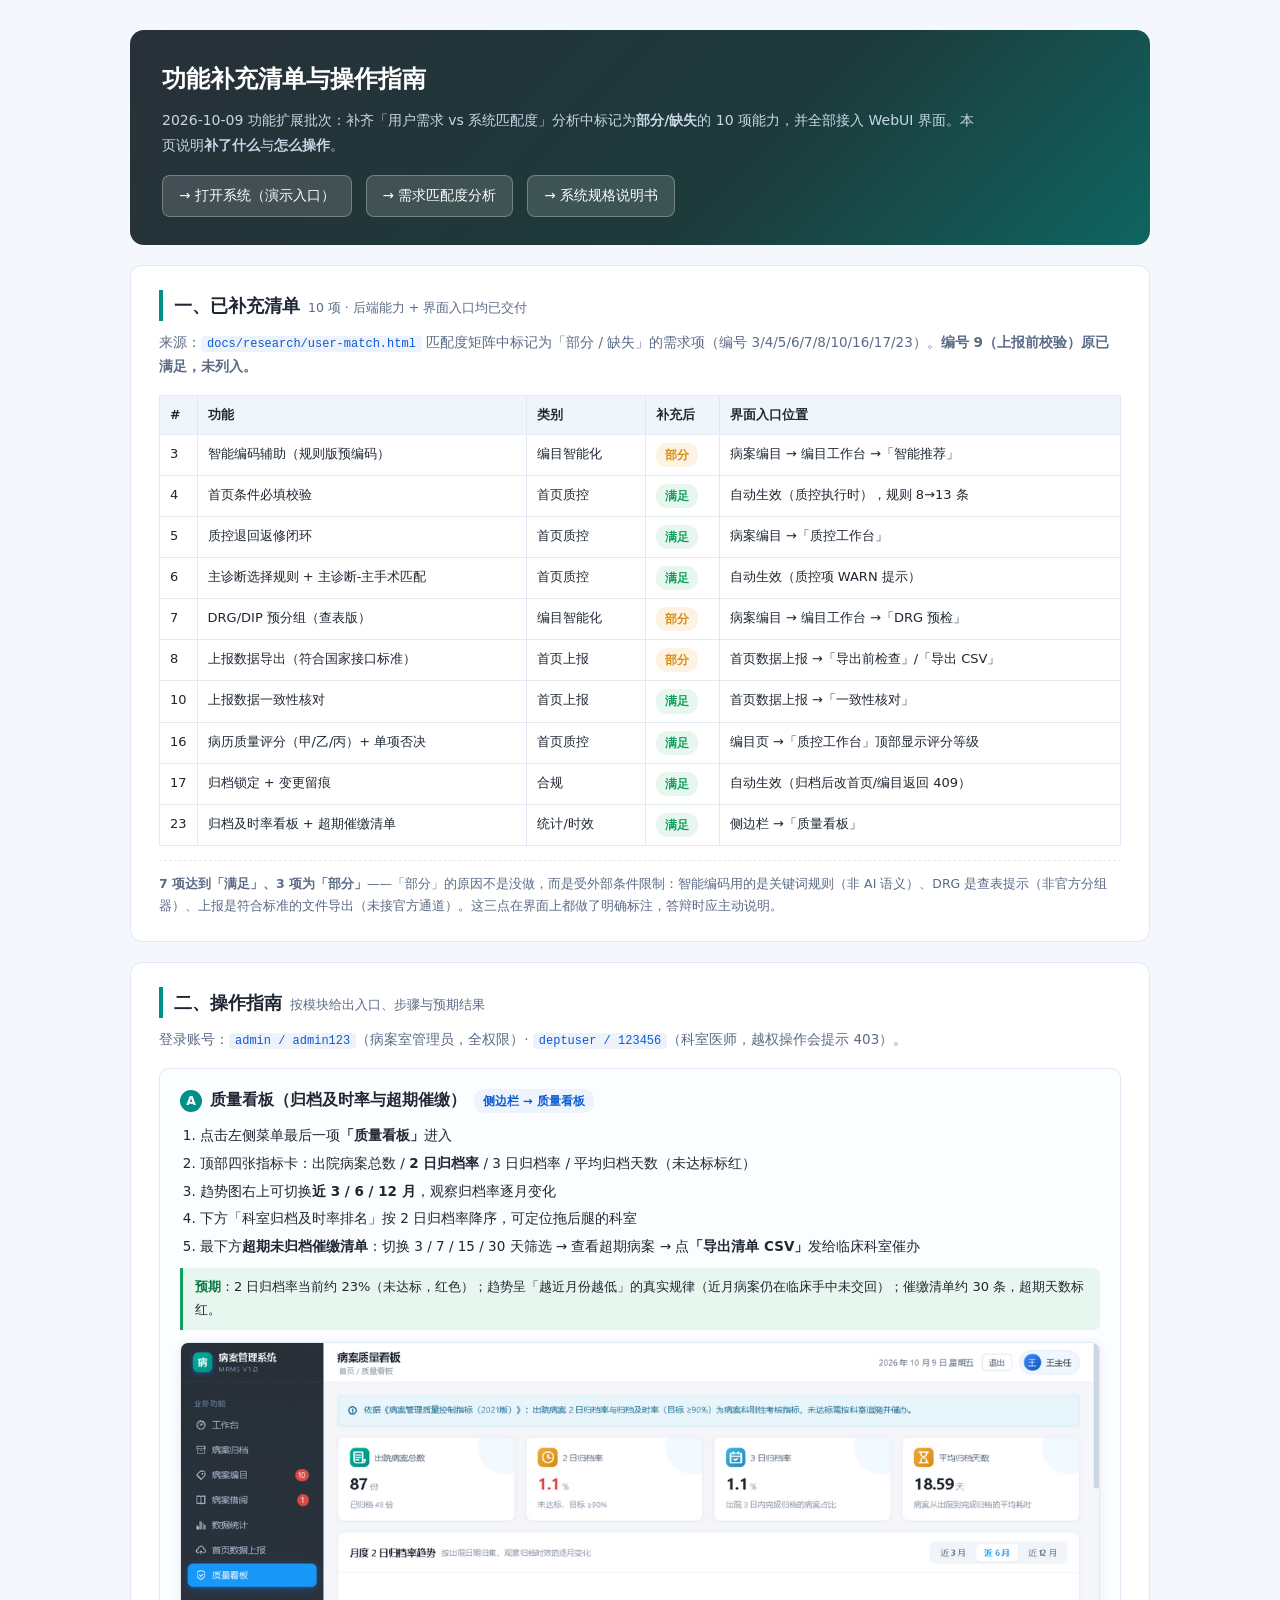
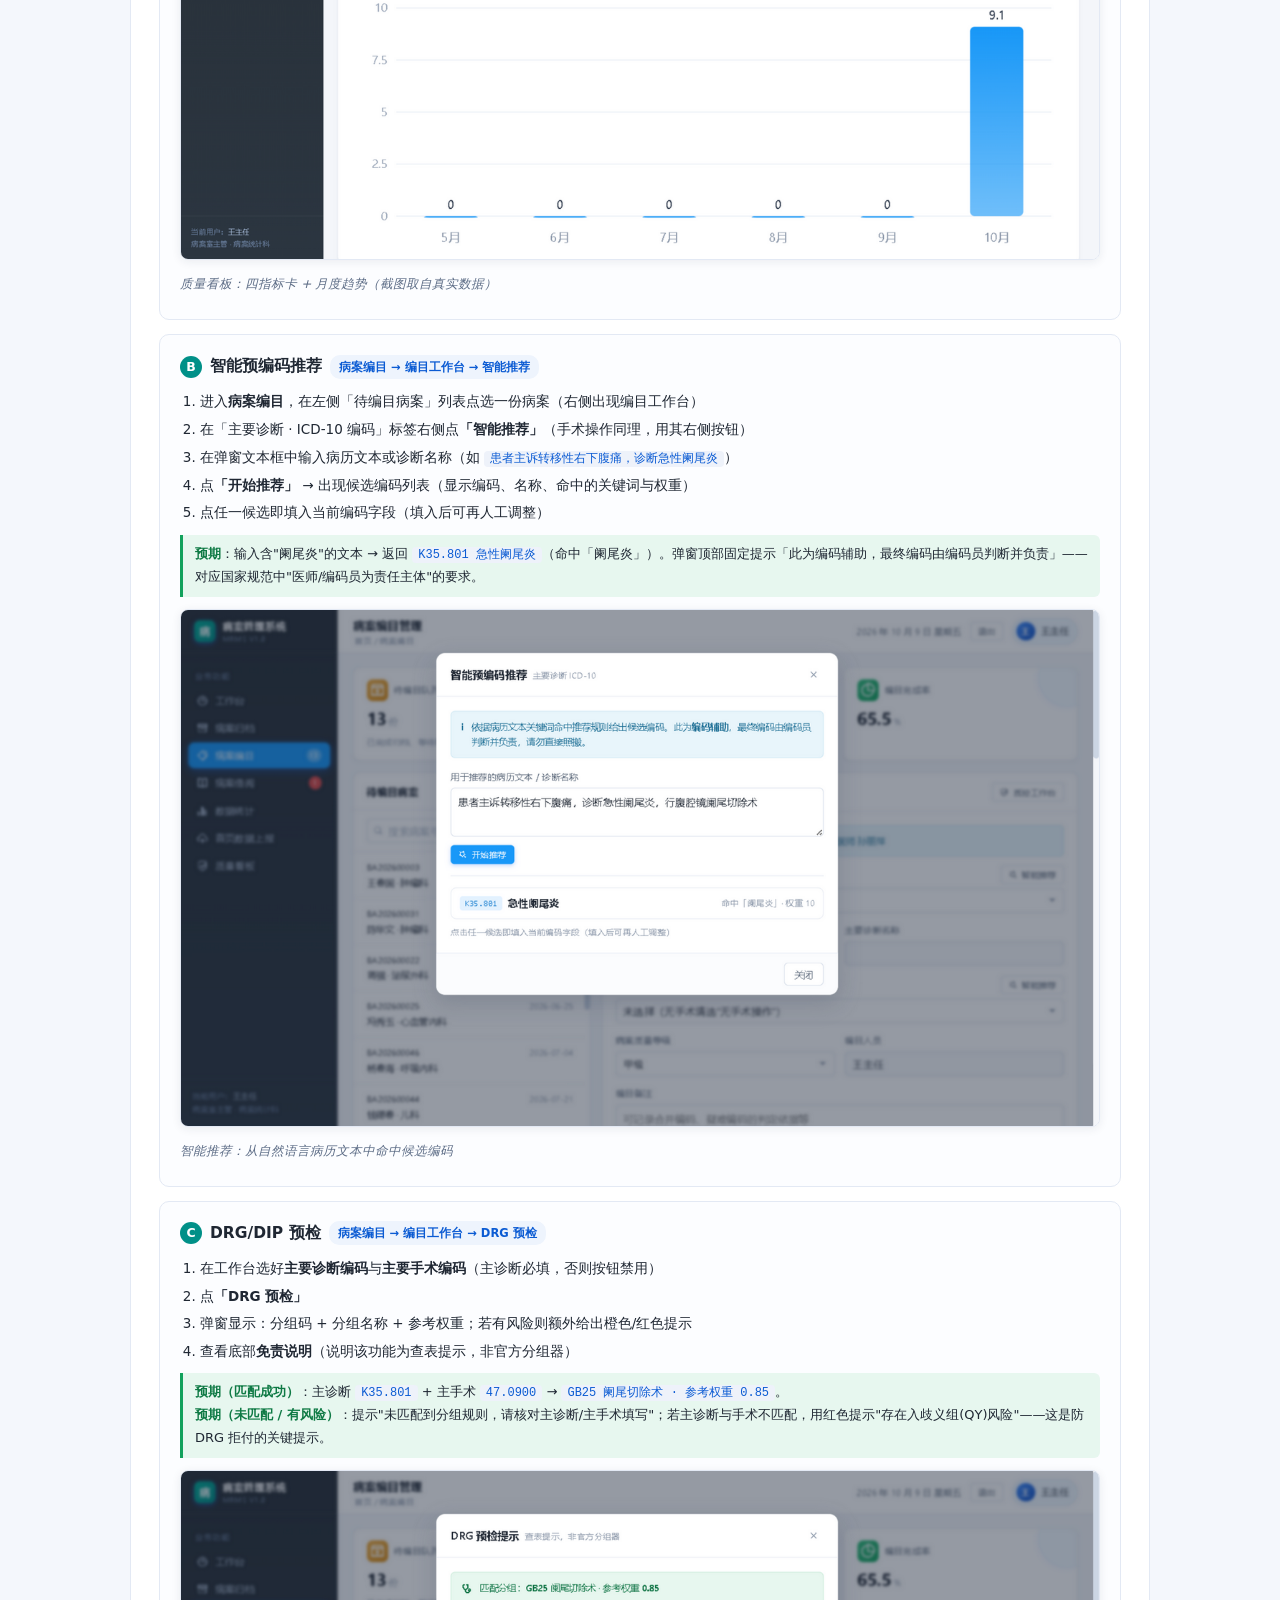
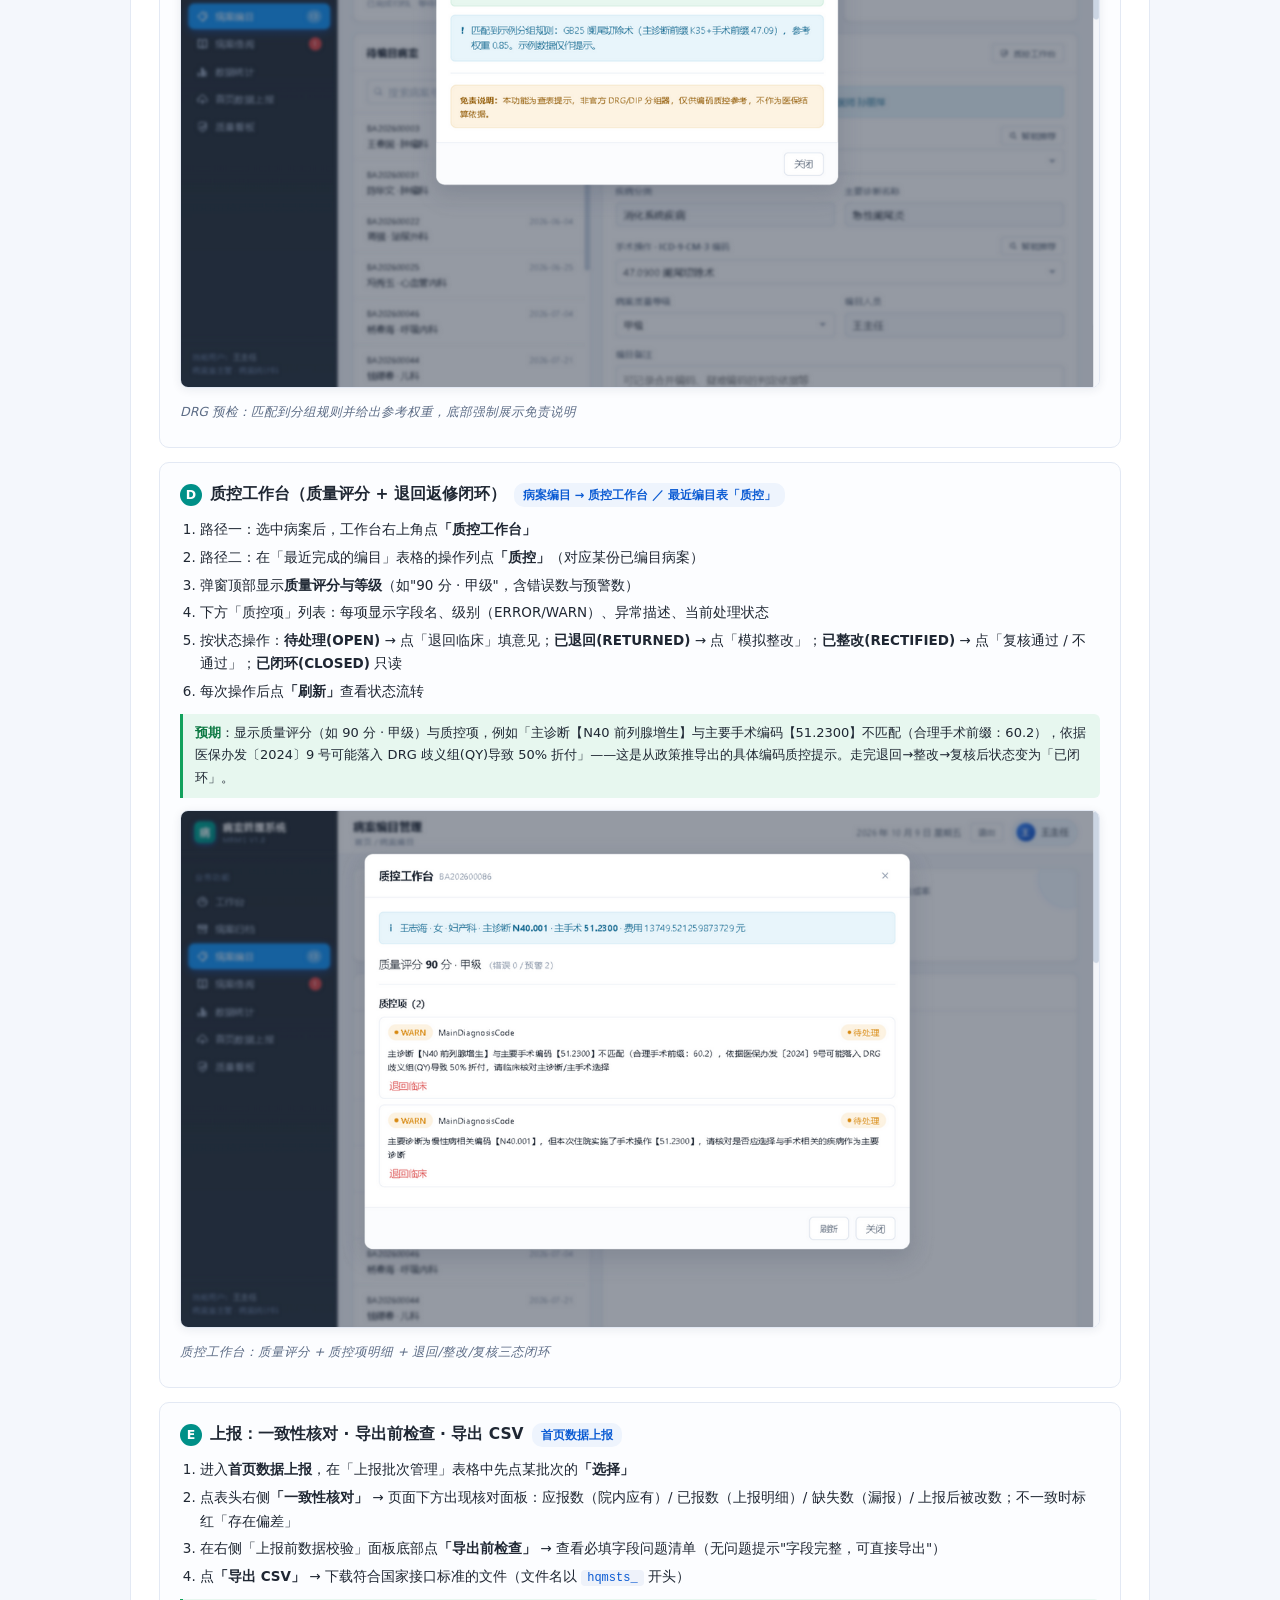
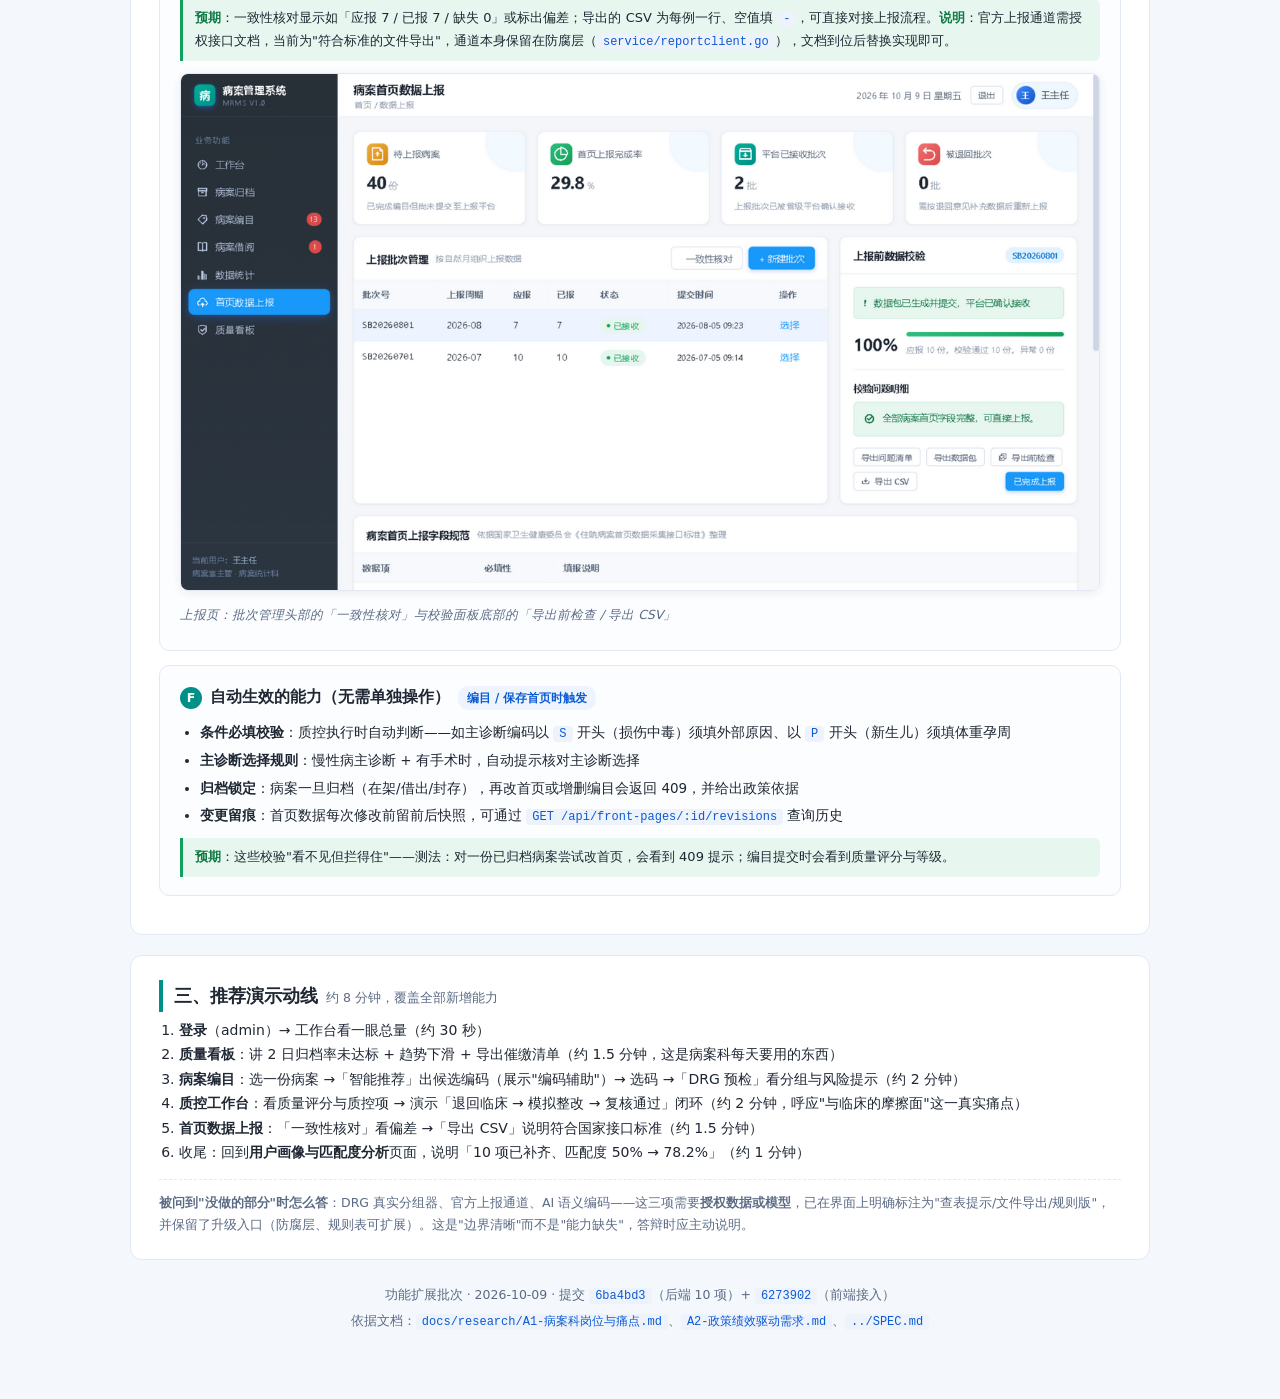
==== docs/extension-guide.html @ 2fa404dc "文档：功能补充清单与操作指南（docs/extension-guide.html） - 一、已补充清单：10 项（编号 3/4/5/6/7/8/10/16/17/23），含补充后状态与界面入口位置 -" ====
<!DOCTYPE html>
<html lang="zh-CN">
<head>
<meta charset="UTF-8">
<meta name="viewport" content="width=device-width, initial-scale=1.0">
<title>功能补充清单与操作指南 · 病案管理系统</title>
<style>
  :root{--blue:#1898f8;--teal:#009088;--dark:#283038;--ink:#1f2733;--mut:#5b6b85;--line:#e3e9f4;--bg:#f4f7fc;
        --ok:#12a15c;--ok-bg:#e7f7ef;--part:#d98b13;--part-bg:#fdf3e2;--miss:#d5433b;--miss-bg:#fdeceb;}
  *{box-sizing:border-box;margin:0;padding:0}
  body{font-family:"Microsoft YaHei","PingFang SC",system-ui,sans-serif;color:var(--ink);background:var(--bg);line-height:1.75}
  .wrap{max-width:1060px;margin:0 auto;padding:30px 20px 70px}
  header.top{background:linear-gradient(135deg,#283038,#1d3a3a 60%,#009088 140%);color:#fff;border-radius:14px;padding:28px 32px}
  header.top h1{font-size:24px}
  header.top p{color:#c9d6e8;margin-top:8px;font-size:14px;max-width:820px}
  .quick{display:flex;gap:14px;margin-top:18px;flex-wrap:wrap}
  .quick a{background:rgba(255,255,255,.14);border:1px solid rgba(255,255,255,.28);color:#fff;text-decoration:none;
           padding:8px 16px;border-radius:8px;font-size:13.5px}
  .quick a:hover{background:rgba(255,255,255,.22)}
  section{background:#fff;border:1px solid var(--line);border-radius:12px;padding:24px 28px;margin-top:20px}
  section h2{font-size:18px;padding-left:11px;border-left:4px solid var(--teal);margin-bottom:6px}
  section h2 .sub{font-size:12.5px;color:var(--mut);font-weight:400;margin-left:8px}
  section > p.lead{font-size:13.5px;color:var(--mut);margin:10px 0 16px}
  table{width:100%;border-collapse:collapse;font-size:13px;margin-top:6px}
  th,td{border:1px solid var(--line);padding:8px 10px;text-align:left;vertical-align:top}
  th{background:#f0f4fb;font-size:12.5px;white-space:nowrap}
  code{background:#eef2fa;padding:1px 6px;border-radius:4px;font-family:Consolas,monospace;font-size:12px;color:#0b5bd3}
  .pill{display:inline-block;font-size:11.5px;padding:2px 9px;border-radius:11px;font-weight:700;white-space:nowrap}
  .p-ok{background:var(--ok-bg);color:var(--ok)} .p-part{background:var(--part-bg);color:var(--part)}
  .p-miss{background:var(--miss-bg);color:var(--miss)}
  .step{border:1px solid var(--line);border-radius:10px;padding:18px 20px;margin:14px 0;background:#fcfdff}
  .step h3{font-size:15.5px;display:flex;align-items:center;gap:8px;flex-wrap:wrap}
  .step h3 .num{background:var(--teal);color:#fff;width:22px;height:22px;border-radius:50%;display:inline-flex;
                align-items:center;justify-content:center;font-size:12.5px;flex:0 0 auto}
  .step h3 .where{font-size:11.5px;background:#eef4fd;color:#0b5bd3;padding:2px 9px;border-radius:10px;font-weight:600}
  .step ol,.step ul{margin:10px 0 0 20px;font-size:13.5px}
  .step li{margin:4px 0}
  .expect{margin-top:10px;background:var(--ok-bg);border-left:3px solid var(--ok);padding:8px 12px;border-radius:0 6px 6px 0;font-size:13px}
  .expect b{color:#0f7a45}
  img.shot{width:100%;border:1px solid var(--line);border-radius:8px;margin:12px 0 4px;box-shadow:0 2px 10px rgba(20,35,60,.08)}
  em.cap{display:block;color:var(--mut);font-size:12.5px;margin-bottom:6px}
  .note{font-size:12.5px;color:var(--mut);margin-top:14px;padding-top:12px;border-top:1px dashed var(--line)}
  footer{text-align:center;color:var(--mut);font-size:12.5px;margin-top:22px;line-height:2}
</style>
</head>
<body>
<div class="wrap">

<header class="top">
  <h1>功能补充清单与操作指南</h1>
  <p>2026-10-09 功能扩展批次：补齐「用户需求 vs 系统匹配度」分析中标记为<b>部分/缺失</b>的 10 项能力，并全部接入 WebUI 界面。本页说明<b>补了什么</b>与<b>怎么操作</b>。</p>
  <div class="quick">
    <a href="http://127.0.0.1:8090/frontend/index.html" target="_blank">→ 打开系统（演示入口）</a>
    <a href="http://127.0.0.1:8090/docs/research/user-match.html" target="_blank">→ 需求匹配度分析</a>
    <a href="http://127.0.0.1:8090/spec-preview.html" target="_blank">→ 系统规格说明书</a>
  </div>
</header>

<!-- ============ 一、补充清单 ============ -->
<section>
  <h2>一、已补充清单<span class="sub">10 项 · 后端能力 + 界面入口均已交付</span></h2>
  <p class="lead">来源：<code>docs/research/user-match.html</code> 匹配度矩阵中标记为「部分 / 缺失」的需求项（编号 3/4/5/6/7/8/10/16/17/23）。<b>编号 9（上报前校验）原已满足，未列入。</b></p>

  <table>
    <tr><th style="width:34px">#</th><th>功能</th><th>类别</th><th style="width:74px">补充后</th><th>界面入口位置</th></tr>
    <tr><td>3</td><td>智能编码辅助（规则版预编码）</td><td>编目智能化</td><td><span class="pill p-part">部分</span></td><td>病案编目 → 编目工作台 →「智能推荐」</td></tr>
    <tr><td>4</td><td>首页条件必填校验</td><td>首页质控</td><td><span class="pill p-ok">满足</span></td><td>自动生效（质控执行时），规则 8→13 条</td></tr>
    <tr><td>5</td><td>质控退回返修闭环</td><td>首页质控</td><td><span class="pill p-ok">满足</span></td><td>病案编目 →「质控工作台」</td></tr>
    <tr><td>6</td><td>主诊断选择规则 + 主诊断-主手术匹配</td><td>首页质控</td><td><span class="pill p-ok">满足</span></td><td>自动生效（质控项 WARN 提示）</td></tr>
    <tr><td>7</td><td>DRG/DIP 预分组（查表版）</td><td>编目智能化</td><td><span class="pill p-part">部分</span></td><td>病案编目 → 编目工作台 →「DRG 预检」</td></tr>
    <tr><td>8</td><td>上报数据导出（符合国家接口标准）</td><td>首页上报</td><td><span class="pill p-part">部分</span></td><td>首页数据上报 →「导出前检查」/「导出 CSV」</td></tr>
    <tr><td>10</td><td>上报数据一致性核对</td><td>首页上报</td><td><span class="pill p-ok">满足</span></td><td>首页数据上报 →「一致性核对」</td></tr>
    <tr><td>16</td><td>病历质量评分（甲/乙/丙）+ 单项否决</td><td>首页质控</td><td><span class="pill p-ok">满足</span></td><td>编目页 →「质控工作台」顶部显示评分等级</td></tr>
    <tr><td>17</td><td>归档锁定 + 变更留痕</td><td>合规</td><td><span class="pill p-ok">满足</span></td><td>自动生效（归档后改首页/编目返回 409）</td></tr>
    <tr><td>23</td><td>归档及时率看板 + 超期催缴清单</td><td>统计/时效</td><td><span class="pill p-ok">满足</span></td><td>侧边栏 →「质量看板」</td></tr>
  </table>

  <div class="note"><b>7 项达到「满足」、3 项为「部分」</b>——「部分」的原因不是没做，而是受外部条件限制：智能编码用的是关键词规则（非 AI 语义）、DRG 是查表提示（非官方分组器）、上报是符合标准的文件导出（未接官方通道）。这三点在界面上都做了明确标注，答辩时应主动说明。</div>
</section>

<!-- ============ 二、操作指南 ============ -->
<section>
  <h2>二、操作指南<span class="sub">按模块给出入口、步骤与预期结果</span></h2>
  <p class="lead">登录账号：<code>admin / admin123</code>（病案室管理员，全权限）· <code>deptuser / 123456</code>（科室医师，越权操作会提示 403）。</p>

  <!-- A. 质量看板 -->
  <div class="step">
    <h3><span class="num">A</span>质量看板（归档及时率与超期催缴）<span class="where">侧边栏 → 质量看板</span></h3>
    <ol>
      <li>点击左侧菜单最后一项<b>「质量看板」</b>进入</li>
      <li>顶部四张指标卡：出院病案总数 / <b>2 日归档率</b> / 3 日归档率 / 平均归档天数（未达标标红）</li>
      <li>趋势图右上可切换<b>近 3 / 6 / 12 月</b>，观察归档率逐月变化</li>
      <li>下方「科室归档及时率排名」按 2 日归档率降序，可定位拖后腿的科室</li>
      <li>最下方<b>超期未归档催缴清单</b>：切换 3 / 7 / 15 / 30 天筛选 → 查看超期病案 → 点<b>「导出清单 CSV」</b>发给临床科室催办</li>
    </ol>
    <div class="expect"><b>预期</b>：2 日归档率当前约 23%（未达标，红色）；趋势呈「越近月份越低」的真实规律（近月病案仍在临床手中未交回）；催缴清单约 30 条，超期天数标红。</div>
    <img class="shot" src="../prototype/screenshots/ext/01-quality-board.png" alt="质量看板">
    <em class="cap">质量看板：四指标卡 + 月度趋势（截图取自真实数据）</em>
  </div>

  <!-- B. 智能预编码 -->
  <div class="step">
    <h3><span class="num">B</span>智能预编码推荐<span class="where">病案编目 → 编目工作台 → 智能推荐</span></h3>
    <ol>
      <li>进入<b>病案编目</b>，在左侧「待编目病案」列表点选一份病案（右侧出现编目工作台）</li>
      <li>在「主要诊断 · ICD-10 编码」标签右侧点<b>「智能推荐」</b>（手术操作同理，用其右侧按钮）</li>
      <li>在弹窗文本框中输入病历文本或诊断名称（如 <code>患者主诉转移性右下腹痛，诊断急性阑尾炎</code>）</li>
      <li>点<b>「开始推荐」</b> → 出现候选编码列表（显示编码、名称、命中的关键词与权重）</li>
      <li>点任一候选即填入当前编码字段（填入后可再人工调整）</li>
    </ol>
    <div class="expect"><b>预期</b>：输入含"阑尾炎"的文本 → 返回 <code>K35.801 急性阑尾炎</code>（命中「阑尾炎」）。弹窗顶部固定提示「此为编码辅助，最终编码由编码员判断并负责」——对应国家规范中"医师/编码员为责任主体"的要求。</div>
    <img class="shot" src="../prototype/screenshots/ext/05-suggest-result.png" alt="智能预编码推荐">
    <em class="cap">智能推荐：从自然语言病历文本中命中候选编码</em>
  </div>

  <!-- C. DRG 预检 -->
  <div class="step">
    <h3><span class="num">C</span>DRG/DIP 预检<span class="where">病案编目 → 编目工作台 → DRG 预检</span></h3>
    <ol>
      <li>在工作台选好<b>主要诊断编码</b>与<b>主要手术编码</b>（主诊断必填，否则按钮禁用）</li>
      <li>点<b>「DRG 预检」</b></li>
      <li>弹窗显示：分组码 + 分组名称 + 参考权重；若有风险则额外给出橙色/红色提示</li>
      <li>查看底部<b>免责说明</b>（说明该功能为查表提示，非官方分组器）</li>
    </ol>
    <div class="expect"><b>预期（匹配成功）</b>：主诊断 <code>K35.801</code> + 主手术 <code>47.0900</code> → <code>GB25 阑尾切除术 · 参考权重 0.85</code>。<br><b>预期（未匹配 / 有风险）</b>：提示"未匹配到分组规则，请核对主诊断/主手术填写"；若主诊断与手术不匹配，用红色提示"存在入歧义组(QY)风险"——这是防 DRG 拒付的关键提示。</div>
    <img class="shot" src="../prototype/screenshots/ext/06-drg-matched.png" alt="DRG 预检（匹配成功）">
    <em class="cap">DRG 预检：匹配到分组规则并给出参考权重，底部强制展示免责说明</em>
  </div>

  <!-- D. 质控工作台 -->
  <div class="step">
    <h3><span class="num">D</span>质控工作台（质量评分 + 退回返修闭环）<span class="where">病案编目 → 质控工作台 ／ 最近编目表「质控」</span></h3>
    <ol>
      <li>路径一：选中病案后，工作台右上角点<b>「质控工作台」</b></li>
      <li>路径二：在「最近完成的编目」表格的操作列点<b>「质控」</b>（对应某份已编目病案）</li>
      <li>弹窗顶部显示<b>质量评分与等级</b>（如"90 分 · 甲级"，含错误数与预警数）</li>
      <li>下方「质控项」列表：每项显示字段名、级别（ERROR/WARN）、异常描述、当前处理状态</li>
      <li>按状态操作：<b>待处理(OPEN)</b> → 点「退回临床」填意见；<b>已退回(RETURNED)</b> → 点「模拟整改」；<b>已整改(RECTIFIED)</b> → 点「复核通过 / 不通过」；<b>已闭环(CLOSED)</b> 只读</li>
      <li>每次操作后点<b>「刷新」</b>查看状态流转</li>
    </ol>
    <div class="expect"><b>预期</b>：显示质量评分（如 90 分 · 甲级）与质控项，例如「主诊断【N40 前列腺增生】与主要手术编码【51.2300】不匹配（合理手术前缀：60.2），依据医保办发〔2024〕9 号可能落入 DRG 歧义组(QY)导致 50% 折付」——这是从政策推导出的具体编码质控提示。走完退回→整改→复核后状态变为「已闭环」。</div>
    <img class="shot" src="../prototype/screenshots/ext/07-qc-workbench.png" alt="质控工作台">
    <em class="cap">质控工作台：质量评分 + 质控项明细 + 退回/整改/复核三态闭环</em>
  </div>

  <!-- E. 上报增强 -->
  <div class="step">
    <h3><span class="num">E</span>上报：一致性核对 · 导出前检查 · 导出 CSV<span class="where">首页数据上报</span></h3>
    <ol>
      <li>进入<b>首页数据上报</b>，在「上报批次管理」表格中先点某批次的<b>「选择」</b></li>
      <li>点表头右侧<b>「一致性核对」</b> → 页面下方出现核对面板：应报数（院内应有）/ 已报数（上报明细）/ 缺失数（漏报）/ 上报后被改数；不一致时标红「存在偏差」</li>
      <li>在右侧「上报前数据校验」面板底部点<b>「导出前检查」</b> → 查看必填字段问题清单（无问题提示"字段完整，可直接导出"）</li>
      <li>点<b>「导出 CSV」</b> → 下载符合国家接口标准的文件（文件名以 <code>hqmsts_</code> 开头）</li>
    </ol>
    <div class="expect"><b>预期</b>：一致性核对显示如「应报 7 / 已报 7 / 缺失 0」或标出偏差；导出的 CSV 为每例一行、空值填 <code>-</code>，可直接对接上报流程。<b>说明</b>：官方上报通道需授权接口文档，当前为"符合标准的文件导出"，通道本身保留在防腐层（<code>service/reportclient.go</code>），文档到位后替换实现即可。</div>
    <img class="shot" src="../prototype/screenshots/ext/04-report-ext.png" alt="上报页新增入口">
    <em class="cap">上报页：批次管理头部的「一致性核对」与校验面板底部的「导出前检查 / 导出 CSV」</em>
  </div>

  <!-- F. 自动生效项 -->
  <div class="step">
    <h3><span class="num">F</span>自动生效的能力（无需单独操作）<span class="where">编目 / 保存首页时触发</span></h3>
    <ul>
      <li><b>条件必填校验</b>：质控执行时自动判断——如主诊断编码以 <code>S</code> 开头（损伤中毒）须填外部原因、以 <code>P</code> 开头（新生儿）须填体重孕周</li>
      <li><b>主诊断选择规则</b>：慢性病主诊断 + 有手术时，自动提示核对主诊断选择</li>
      <li><b>归档锁定</b>：病案一旦归档（在架/借出/封存），再改首页或增删编目会返回 409，并给出政策依据</li>
      <li><b>变更留痕</b>：首页数据每次修改前留前后快照，可通过 <code>GET /api/front-pages/:id/revisions</code> 查询历史</li>
    </ul>
    <div class="expect"><b>预期</b>：这些校验"看不见但拦得住"——测法：对一份已归档病案尝试改首页，会看到 409 提示；编目提交时会看到质量评分与等级。</div>
  </div>
</section>

<!-- ============ 三、演示动线 ============ -->
<section>
  <h2>三、推荐演示动线<span class="sub">约 8 分钟，覆盖全部新增能力</span></h2>
  <ol style="font-size:14px;margin-left:20px">
    <li><b>登录</b>（admin）→ 工作台看一眼总量（约 30 秒）</li>
    <li><b>质量看板</b>：讲 2 日归档率未达标 + 趋势下滑 + 导出催缴清单（约 1.5 分钟，这是病案科每天要用的东西）</li>
    <li><b>病案编目</b>：选一份病案 →「智能推荐」出候选编码（展示"编码辅助"）→ 选码 →「DRG 预检」看分组与风险提示（约 2 分钟）</li>
    <li><b>质控工作台</b>：看质量评分与质控项 → 演示「退回临床 → 模拟整改 → 复核通过」闭环（约 2 分钟，呼应"与临床的摩擦面"这一真实痛点）</li>
    <li><b>首页数据上报</b>：「一致性核对」看偏差 →「导出 CSV」说明符合国家接口标准（约 1.5 分钟）</li>
    <li>收尾：回到<b>用户画像与匹配度分析</b>页面，说明「10 项已补齐、匹配度 50% → 78.2%」（约 1 分钟）</li>
  </ol>
  <div class="note"><b>被问到"没做的部分"时怎么答</b>：DRG 真实分组器、官方上报通道、AI 语义编码——这三项需要<b>授权数据或模型</b>，已在界面上明确标注为"查表提示/文件导出/规则版"，并保留了升级入口（防腐层、规则表可扩展）。这是"边界清晰"而不是"能力缺失"，答辩时应主动说明。</div>
</section>

<footer>
  功能扩展批次 · 2026-10-09 · 提交 <code>6ba4bd3</code>（后端 10 项）+ <code>6273902</code>（前端接入）<br>
  依据文档：<code>docs/research/A1-病案科岗位与痛点.md</code>、<code>A2-政策绩效驱动需求.md</code>、<code>../SPEC.md</code>
</footer>

</div>
</body>
</html>
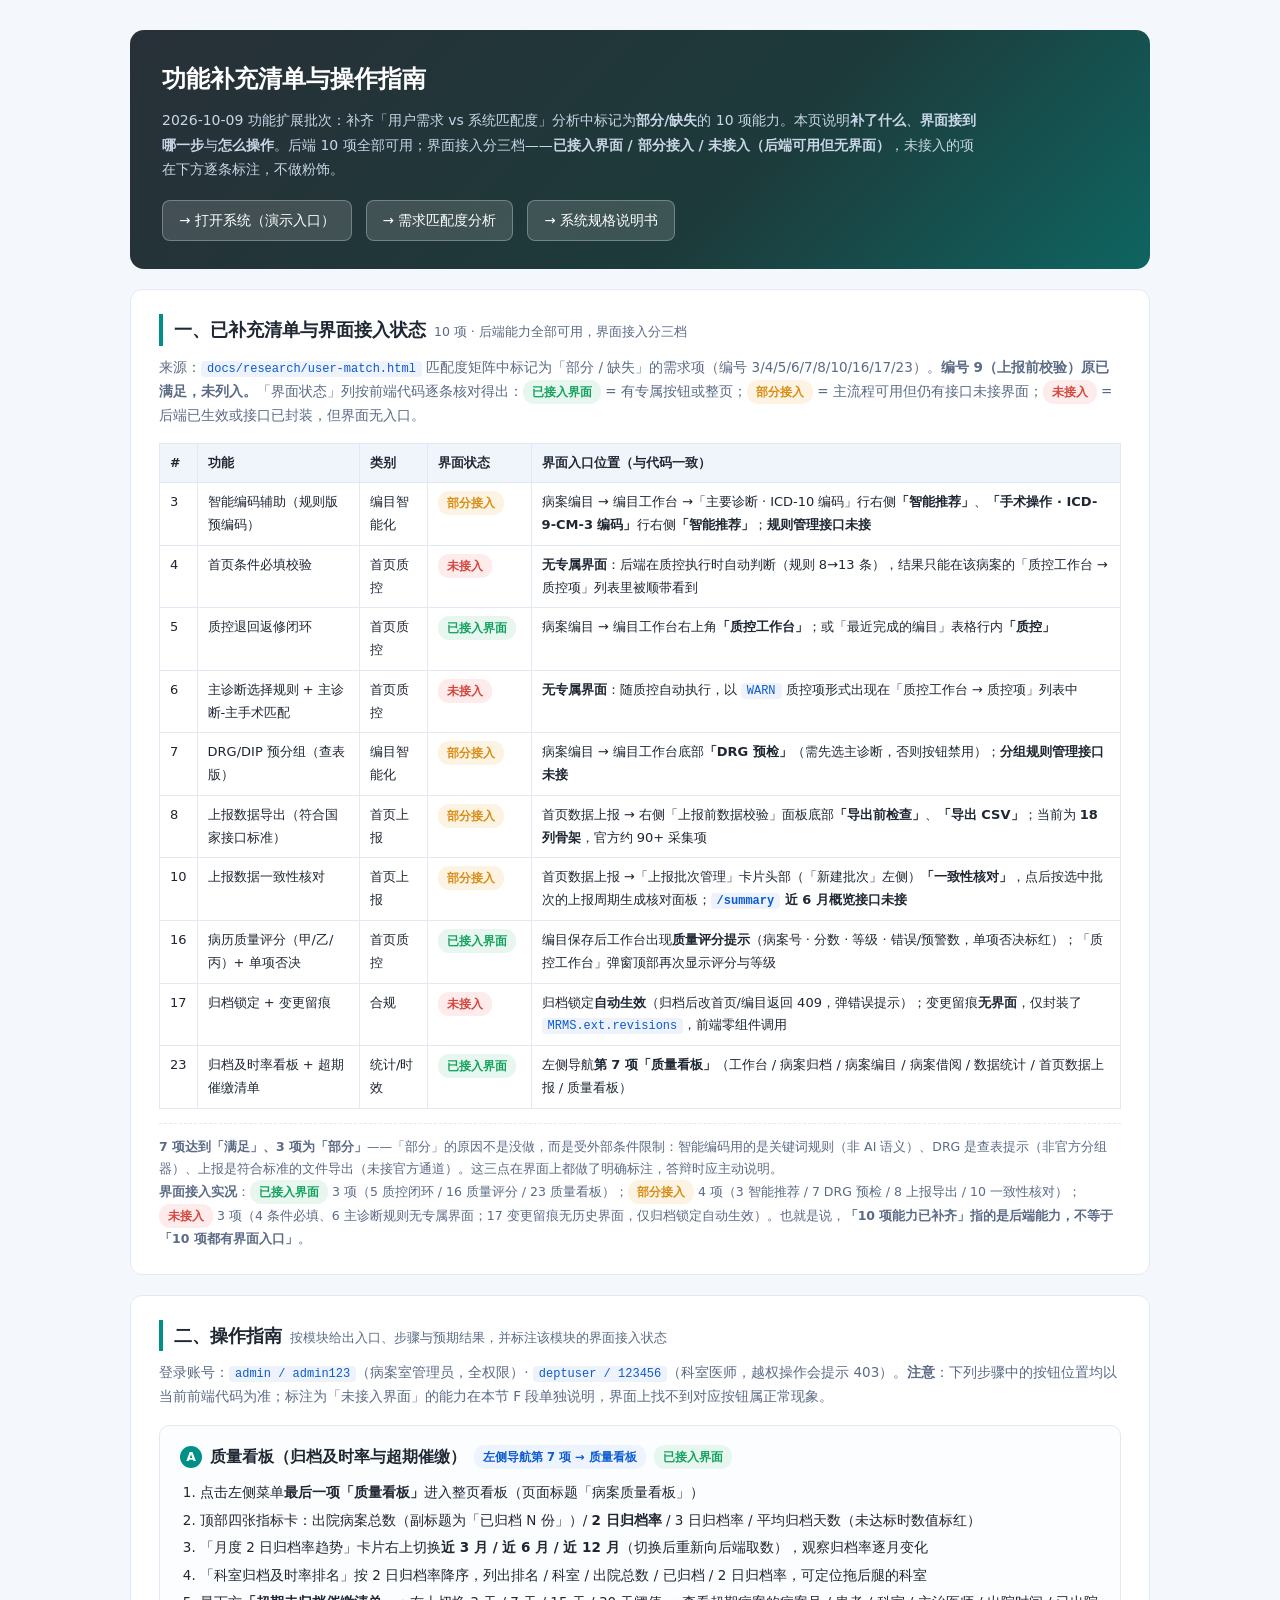
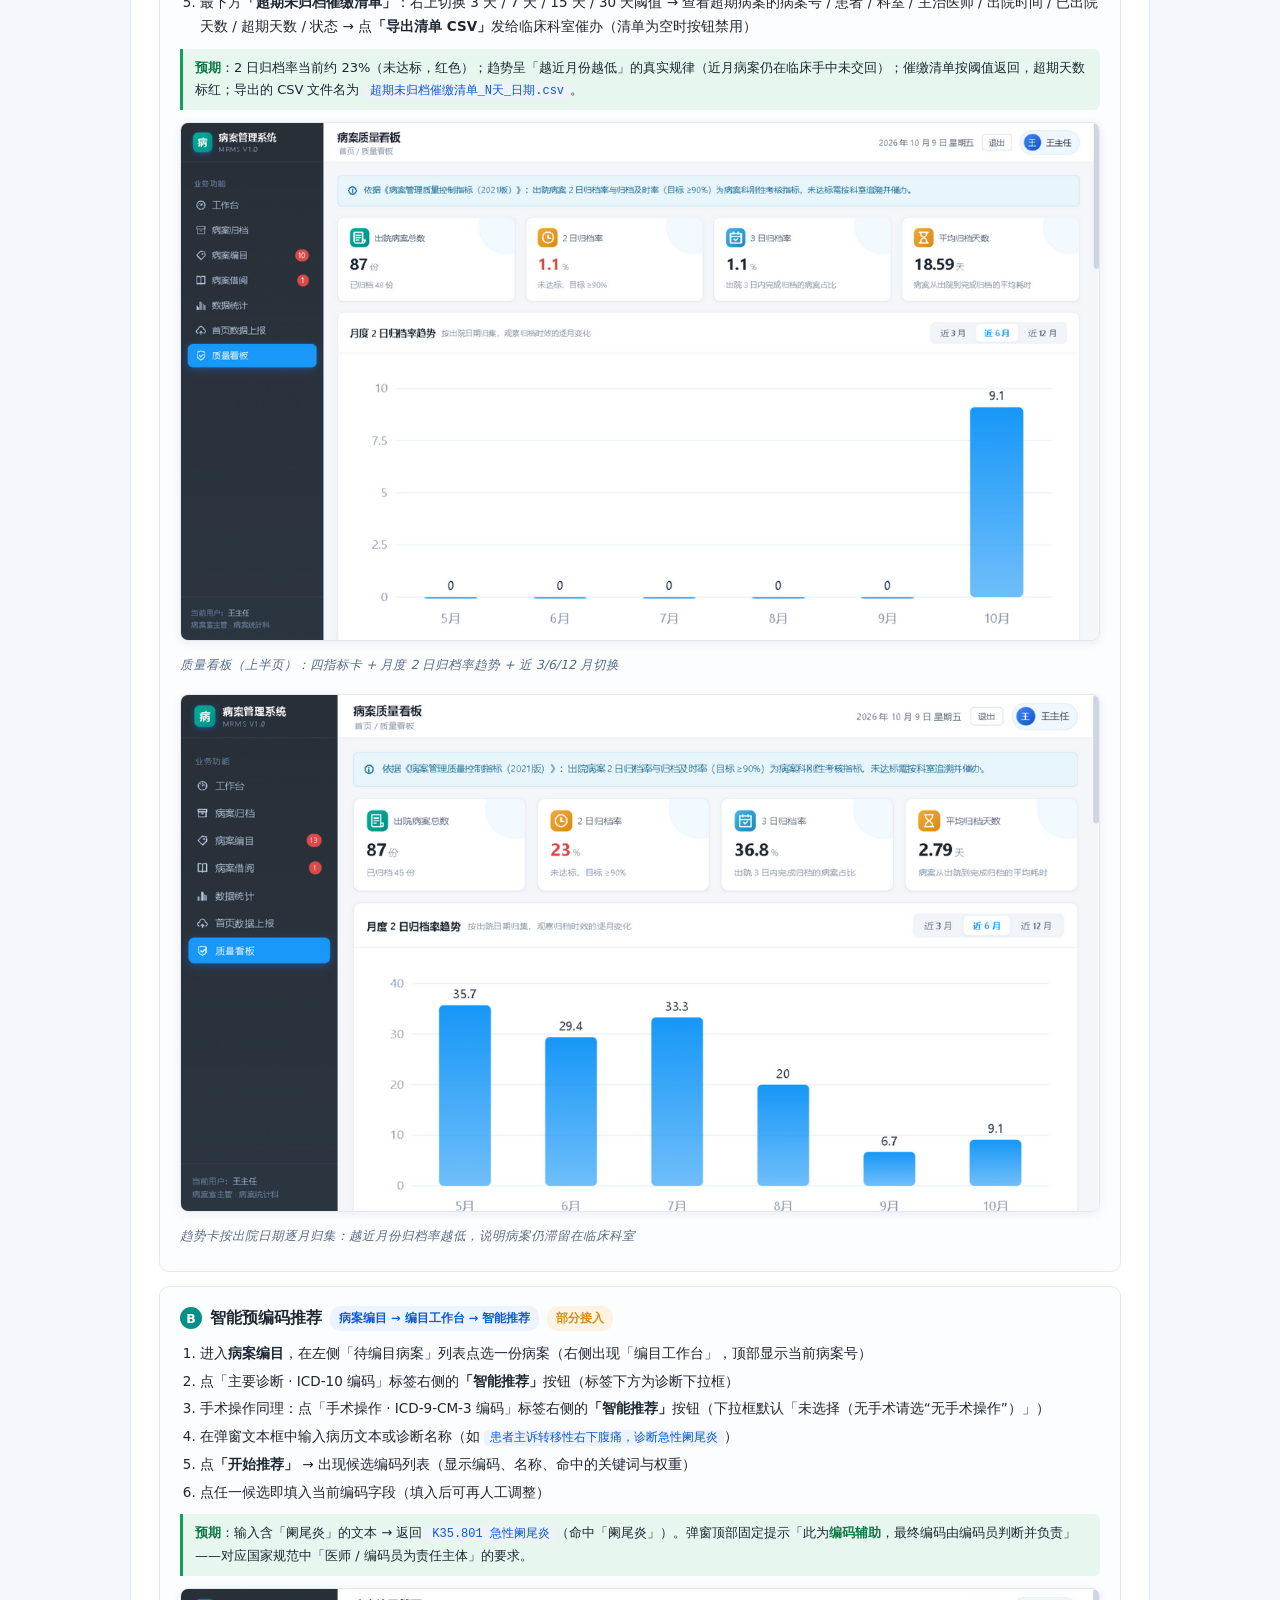
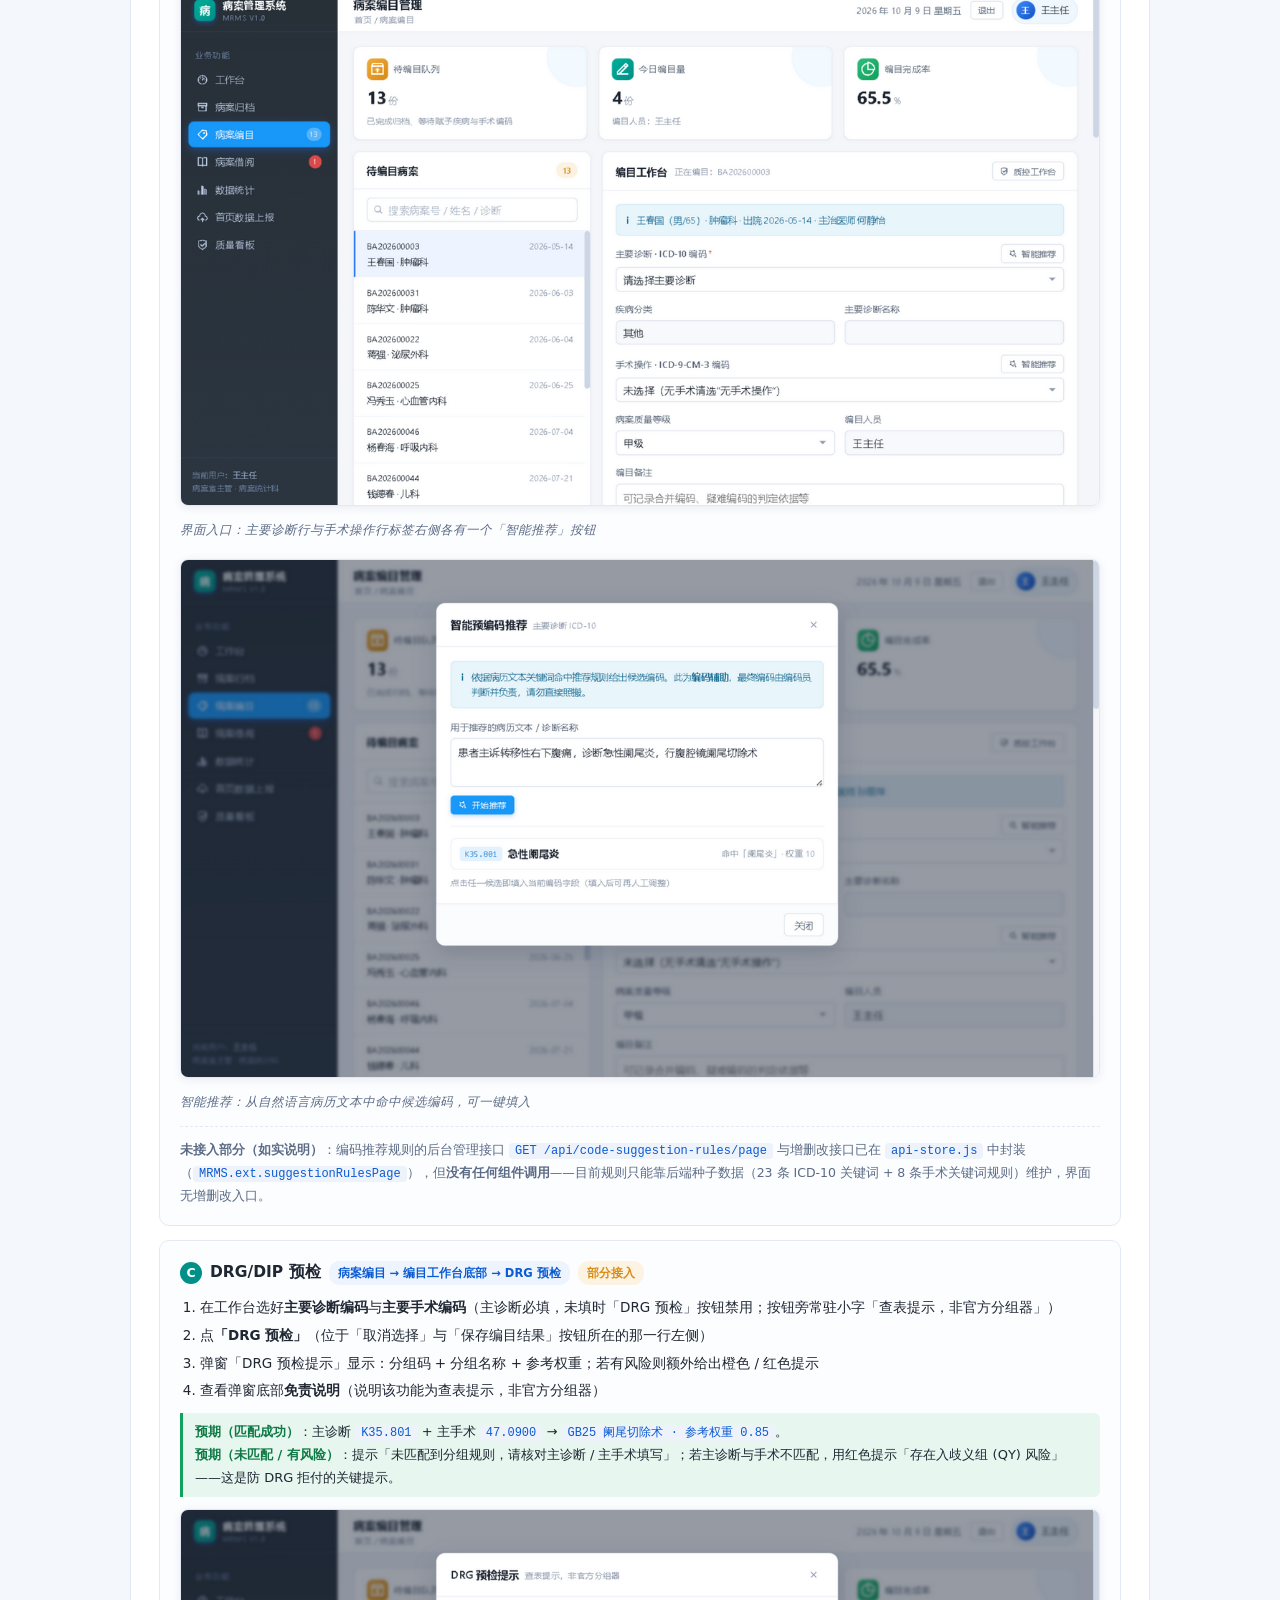
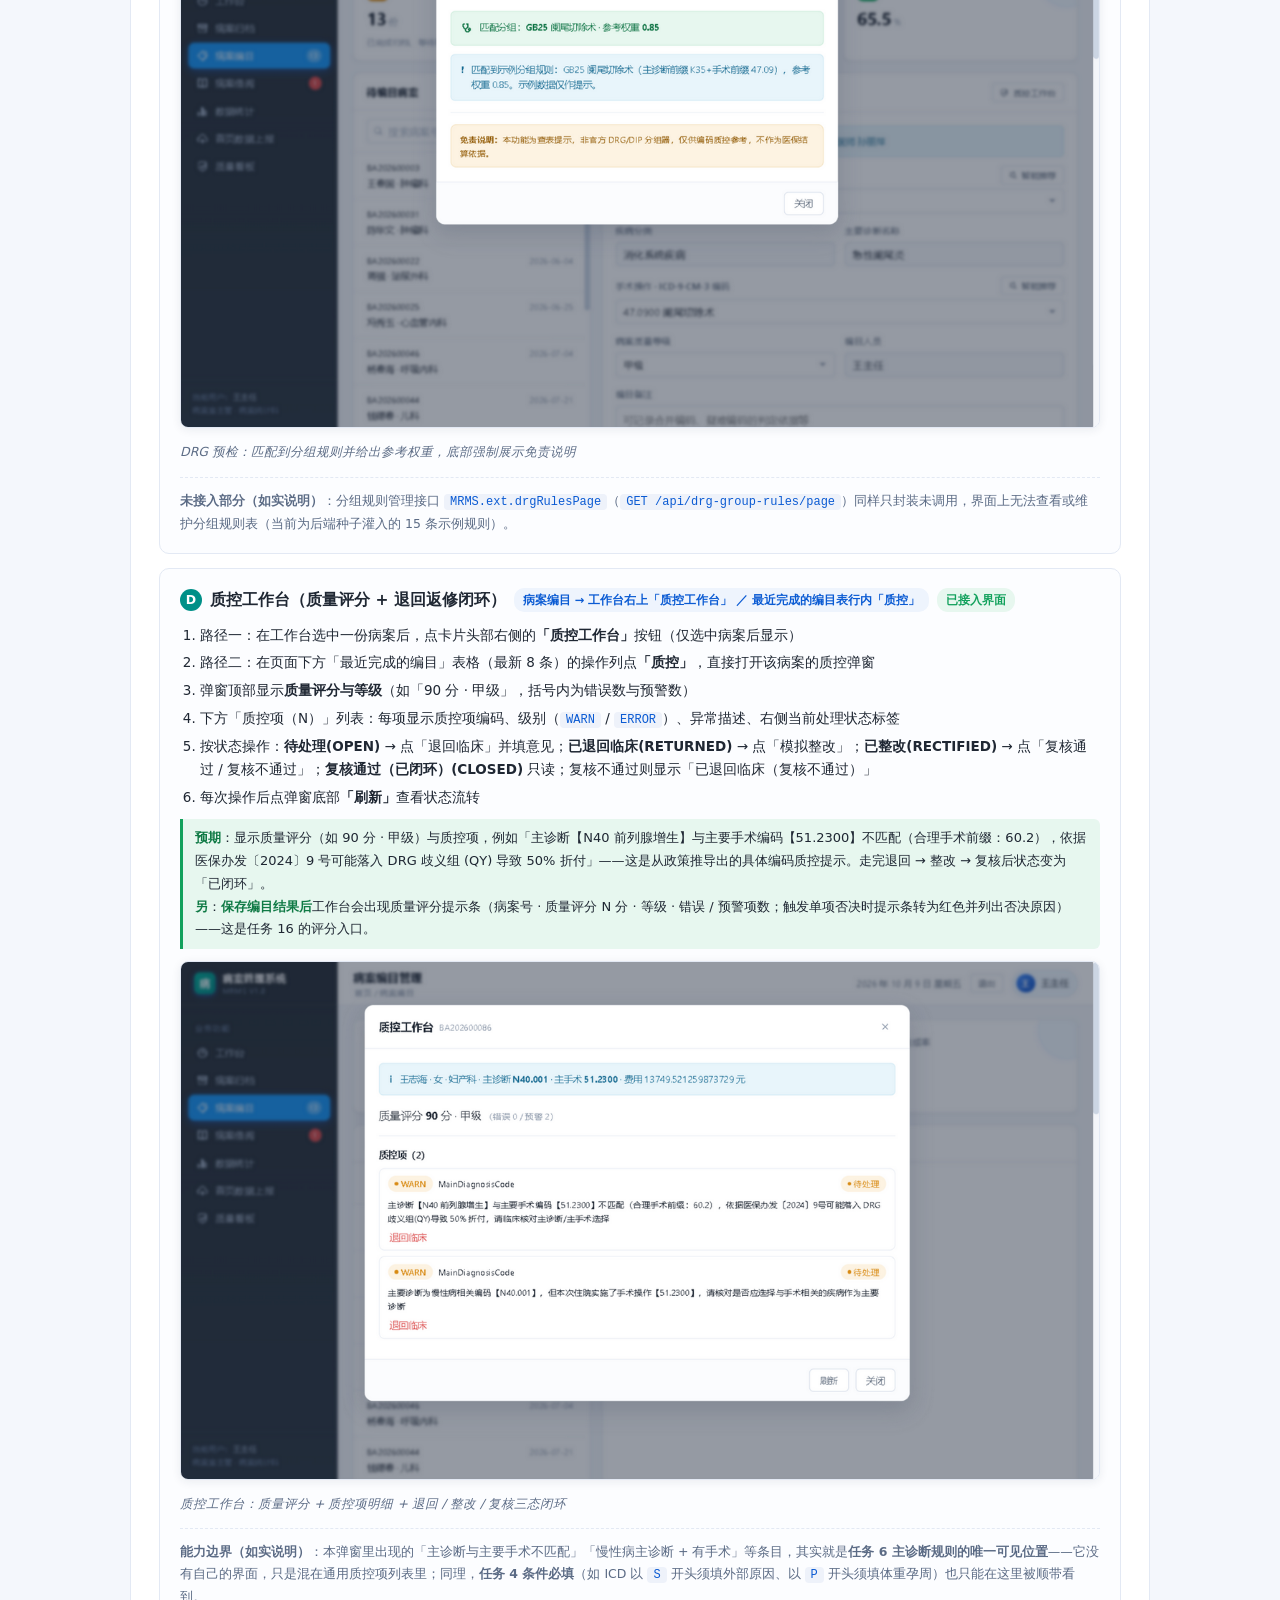
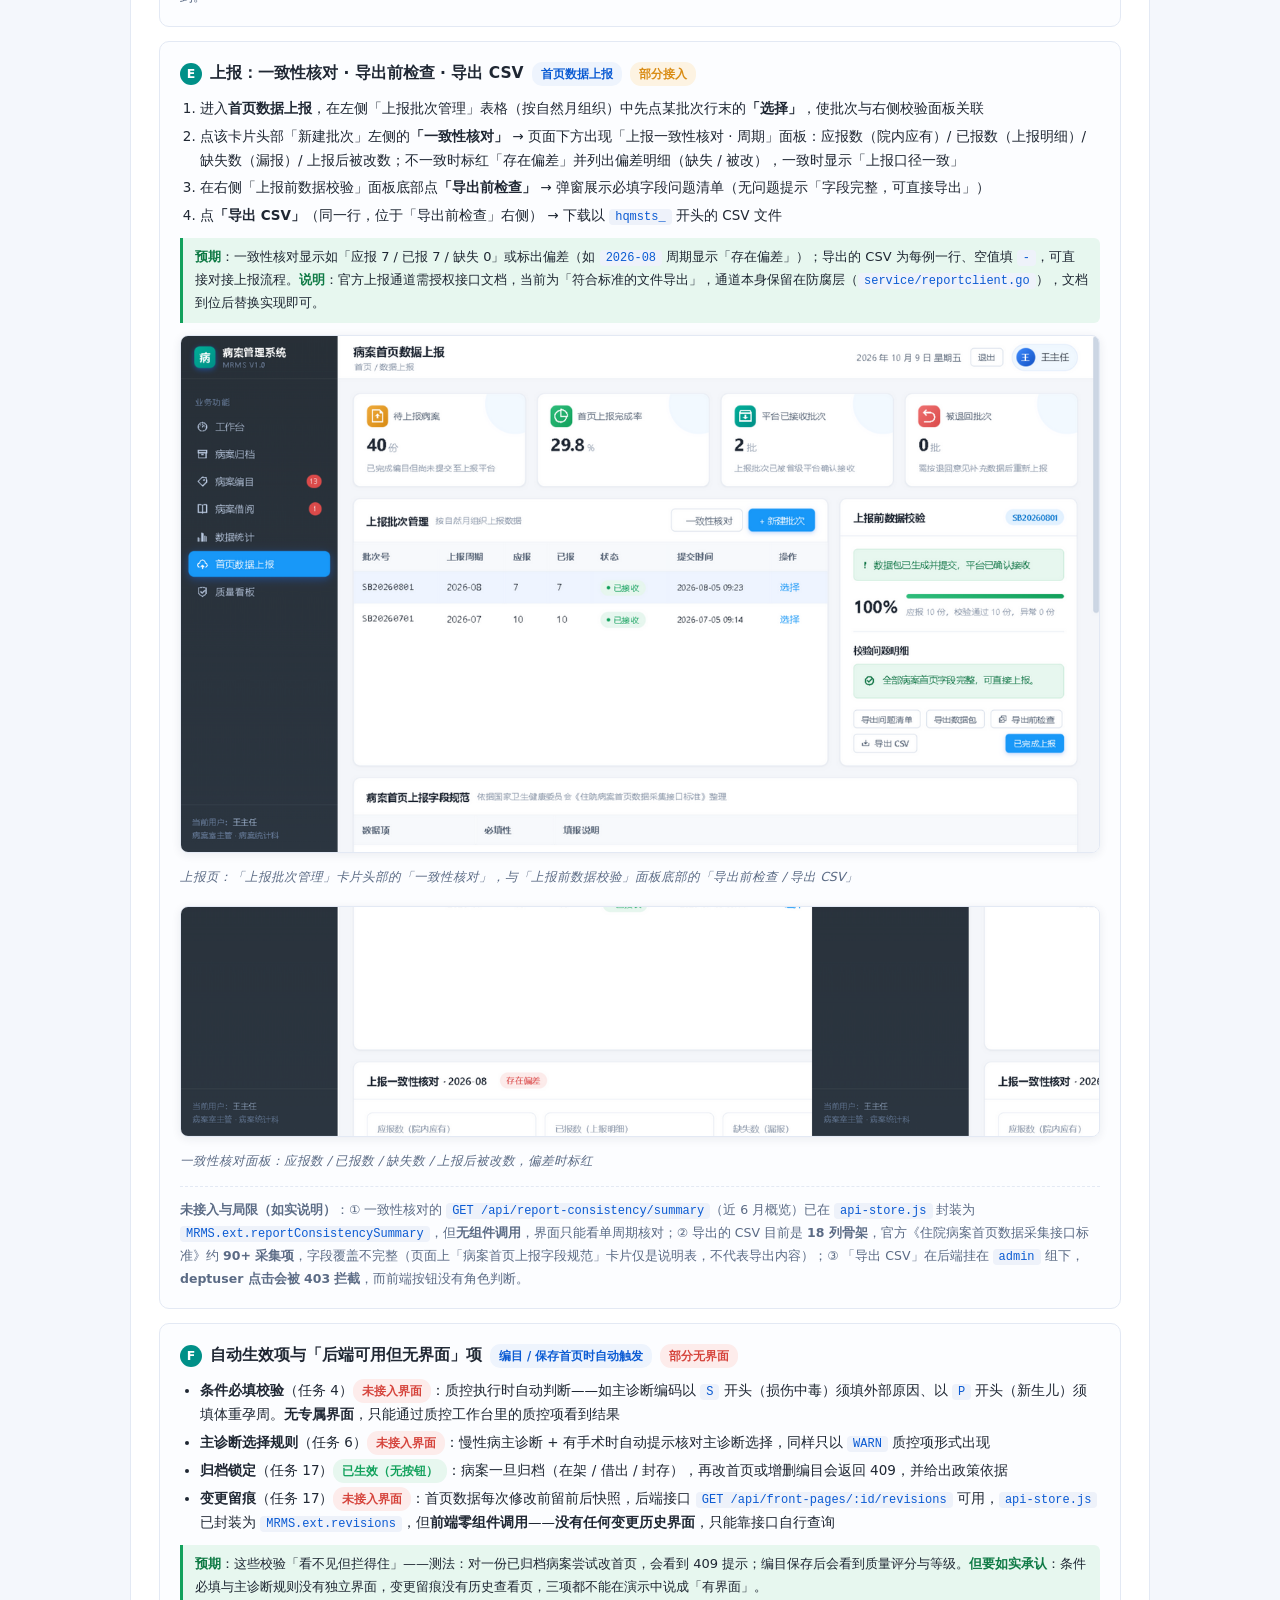
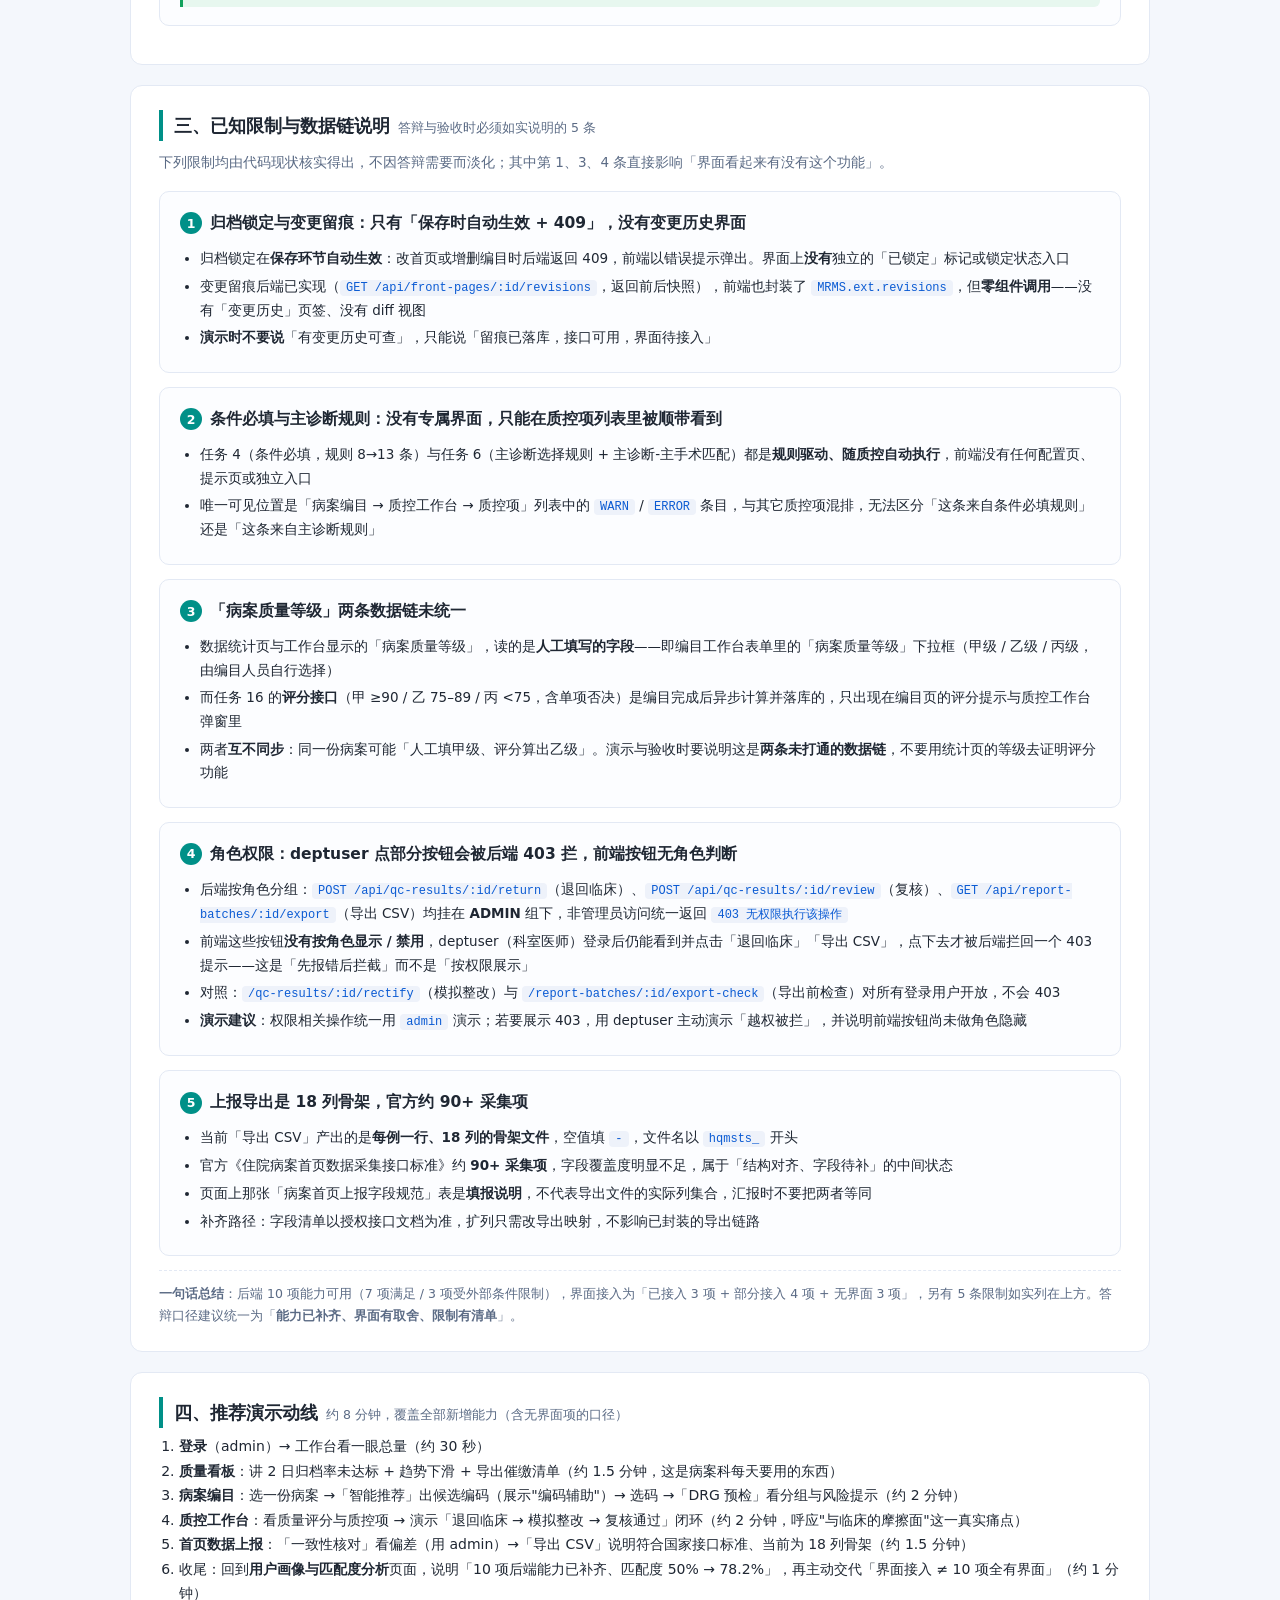
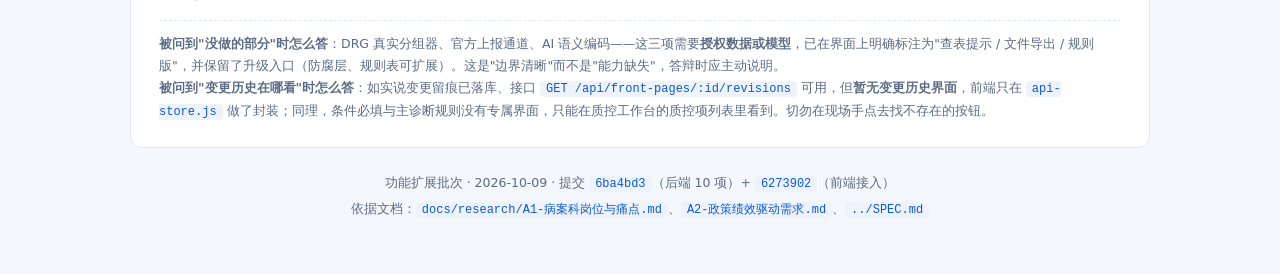
==== commit 9c868e4f: "文档同步 + 缺口修复：D1/D2 契约与规格、D3 条件必填真字段、D4 医生端闭环、D9 质控重跑丢状态 依据：交接文档 8 项已实测缺口 + 本轮新发现 1 项（D9） 验证：go build " ====
--- a/docs/extension-guide.html
+++ b/docs/extension-guide.html
@@ -48,7 +48,7 @@
 
 <header class="top">
   <h1>功能补充清单与操作指南</h1>
-  <p>2026-10-09 功能扩展批次：补齐「用户需求 vs 系统匹配度」分析中标记为<b>部分/缺失</b>的 10 项能力，并全部接入 WebUI 界面。本页说明<b>补了什么</b>与<b>怎么操作</b>。</p>
+  <p>2026-10-09 功能扩展批次：补齐「用户需求 vs 系统匹配度」分析中标记为<b>部分/缺失</b>的 10 项能力。本页说明<b>补了什么</b>、<b>界面接到哪一步</b>与<b>怎么操作</b>。后端 10 项全部可用；界面接入分三档——<b>已接入界面 / 部分接入 / 未接入（后端可用但无界面）</b>，未接入的项在下方逐条标注，不做粉饰。</p>
   <div class="quick">
     <a href="http://127.0.0.1:8090/frontend/index.html" target="_blank">→ 打开系统（演示入口）</a>
     <a href="http://127.0.0.1:8090/docs/research/user-match.html" target="_blank">→ 需求匹配度分析</a>
@@ -58,130 +58,195 @@
 
 <!-- ============ 一、补充清单 ============ -->
 <section>
-  <h2>一、已补充清单<span class="sub">10 项 · 后端能力 + 界面入口均已交付</span></h2>
-  <p class="lead">来源：<code>docs/research/user-match.html</code> 匹配度矩阵中标记为「部分 / 缺失」的需求项（编号 3/4/5/6/7/8/10/16/17/23）。<b>编号 9（上报前校验）原已满足，未列入。</b></p>
+  <h2>一、已补充清单与界面接入状态<span class="sub">10 项 · 后端能力全部可用，界面接入分三档</span></h2>
+  <p class="lead">来源：<code>docs/research/user-match.html</code> 匹配度矩阵中标记为「部分 / 缺失」的需求项（编号 3/4/5/6/7/8/10/16/17/23）。<b>编号 9（上报前校验）原已满足，未列入。</b>「界面状态」列按前端代码逐条核对得出：<span class="pill p-ok">已接入界面</span> = 有专属按钮或整页；<span class="pill p-part">部分接入</span> = 主流程可用但仍有接口未接界面；<span class="pill p-miss">未接入</span> = 后端已生效或接口已封装，但界面无入口。</p>
 
   <table>
-    <tr><th style="width:34px">#</th><th>功能</th><th>类别</th><th style="width:74px">补充后</th><th>界面入口位置</th></tr>
-    <tr><td>3</td><td>智能编码辅助（规则版预编码）</td><td>编目智能化</td><td><span class="pill p-part">部分</span></td><td>病案编目 → 编目工作台 →「智能推荐」</td></tr>
-    <tr><td>4</td><td>首页条件必填校验</td><td>首页质控</td><td><span class="pill p-ok">满足</span></td><td>自动生效（质控执行时），规则 8→13 条</td></tr>
-    <tr><td>5</td><td>质控退回返修闭环</td><td>首页质控</td><td><span class="pill p-ok">满足</span></td><td>病案编目 →「质控工作台」</td></tr>
-    <tr><td>6</td><td>主诊断选择规则 + 主诊断-主手术匹配</td><td>首页质控</td><td><span class="pill p-ok">满足</span></td><td>自动生效（质控项 WARN 提示）</td></tr>
-    <tr><td>7</td><td>DRG/DIP 预分组（查表版）</td><td>编目智能化</td><td><span class="pill p-part">部分</span></td><td>病案编目 → 编目工作台 →「DRG 预检」</td></tr>
-    <tr><td>8</td><td>上报数据导出（符合国家接口标准）</td><td>首页上报</td><td><span class="pill p-part">部分</span></td><td>首页数据上报 →「导出前检查」/「导出 CSV」</td></tr>
-    <tr><td>10</td><td>上报数据一致性核对</td><td>首页上报</td><td><span class="pill p-ok">满足</span></td><td>首页数据上报 →「一致性核对」</td></tr>
-    <tr><td>16</td><td>病历质量评分（甲/乙/丙）+ 单项否决</td><td>首页质控</td><td><span class="pill p-ok">满足</span></td><td>编目页 →「质控工作台」顶部显示评分等级</td></tr>
-    <tr><td>17</td><td>归档锁定 + 变更留痕</td><td>合规</td><td><span class="pill p-ok">满足</span></td><td>自动生效（归档后改首页/编目返回 409）</td></tr>
-    <tr><td>23</td><td>归档及时率看板 + 超期催缴清单</td><td>统计/时效</td><td><span class="pill p-ok">满足</span></td><td>侧边栏 →「质量看板」</td></tr>
+    <tr><th style="width:34px">#</th><th>功能</th><th>类别</th><th style="width:104px">界面状态</th><th>界面入口位置（与代码一致）</th></tr>
+    <tr><td>3</td><td>智能编码辅助（规则版预编码）</td><td>编目智能化</td><td><span class="pill p-part">部分接入</span></td><td>病案编目 → 编目工作台 →「主要诊断 · ICD-10 编码」行右侧<b>「智能推荐」</b>、<b>「手术操作 · ICD-9-CM-3 编码」</b>行右侧<b>「智能推荐」</b>；<b>规则管理接口未接</b></td></tr>
+    <tr><td>4</td><td>首页条件必填校验</td><td>首页质控</td><td><span class="pill p-miss">未接入</span></td><td><b>无专属界面</b>：后端在质控执行时自动判断（规则 8→13 条），结果只能在该病案的「质控工作台 → 质控项」列表里被顺带看到</td></tr>
+    <tr><td>5</td><td>质控退回返修闭环</td><td>首页质控</td><td><span class="pill p-ok">已接入界面</span></td><td>病案编目 → 编目工作台右上角<b>「质控工作台」</b>；或「最近完成的编目」表格行内<b>「质控」</b></td></tr>
+    <tr><td>6</td><td>主诊断选择规则 + 主诊断-主手术匹配</td><td>首页质控</td><td><span class="pill p-miss">未接入</span></td><td><b>无专属界面</b>：随质控自动执行，以 <code>WARN</code> 质控项形式出现在「质控工作台 → 质控项」列表中</td></tr>
+    <tr><td>7</td><td>DRG/DIP 预分组（查表版）</td><td>编目智能化</td><td><span class="pill p-part">部分接入</span></td><td>病案编目 → 编目工作台底部<b>「DRG 预检」</b>（需先选主诊断，否则按钮禁用）；<b>分组规则管理接口未接</b></td></tr>
+    <tr><td>8</td><td>上报数据导出（符合国家接口标准）</td><td>首页上报</td><td><span class="pill p-part">部分接入</span></td><td>首页数据上报 → 右侧「上报前数据校验」面板底部<b>「导出前检查」</b>、<b>「导出 CSV」</b>；当前为 <b>18 列骨架</b>，官方约 90+ 采集项</td></tr>
+    <tr><td>10</td><td>上报数据一致性核对</td><td>首页上报</td><td><span class="pill p-part">部分接入</span></td><td>首页数据上报 →「上报批次管理」卡片头部（「新建批次」左侧）<b>「一致性核对」</b>，点后按选中批次的上报周期生成核对面板；<b><code>/summary</code> 近 6 月概览接口未接</b></td></tr>
+    <tr><td>16</td><td>病历质量评分（甲/乙/丙）+ 单项否决</td><td>首页质控</td><td><span class="pill p-ok">已接入界面</span></td><td>编目保存后工作台出现<b>质量评分提示</b>（病案号 · 分数 · 等级 · 错误/预警数，单项否决标红）；「质控工作台」弹窗顶部再次显示评分与等级</td></tr>
+    <tr><td>17</td><td>归档锁定 + 变更留痕</td><td>合规</td><td><span class="pill p-miss">未接入</span></td><td>归档锁定<b>自动生效</b>（归档后改首页/编目返回 409，弹错误提示）；变更留痕<b>无界面</b>，仅封装了 <code>MRMS.ext.revisions</code>，前端零组件调用</td></tr>
+    <tr><td>23</td><td>归档及时率看板 + 超期催缴清单</td><td>统计/时效</td><td><span class="pill p-ok">已接入界面</span></td><td>左侧导航<b>第 7 项「质量看板」</b>（工作台 / 病案归档 / 病案编目 / 病案借阅 / 数据统计 / 首页数据上报 / 质量看板）</td></tr>
   </table>
 
-  <div class="note"><b>7 项达到「满足」、3 项为「部分」</b>——「部分」的原因不是没做，而是受外部条件限制：智能编码用的是关键词规则（非 AI 语义）、DRG 是查表提示（非官方分组器）、上报是符合标准的文件导出（未接官方通道）。这三点在界面上都做了明确标注，答辩时应主动说明。</div>
+  <div class="note"><b>7 项达到「满足」、3 项为「部分」</b>——「部分」的原因不是没做，而是受外部条件限制：智能编码用的是关键词规则（非 AI 语义）、DRG 是查表提示（非官方分组器）、上报是符合标准的文件导出（未接官方通道）。这三点在界面上都做了明确标注，答辩时应主动说明。<br><b>界面接入实况</b>：<span class="pill p-ok">已接入界面</span> 3 项（5 质控闭环 / 16 质量评分 / 23 质量看板）；<span class="pill p-part">部分接入</span> 4 项（3 智能推荐 / 7 DRG 预检 / 8 上报导出 / 10 一致性核对）；<span class="pill p-miss">未接入</span> 3 项（4 条件必填、6 主诊断规则无专属界面；17 变更留痕无历史界面，仅归档锁定自动生效）。也就是说，<b>「10 项能力已补齐」指的是后端能力，不等于「10 项都有界面入口」</b>。</div>
 </section>
 
 <!-- ============ 二、操作指南 ============ -->
 <section>
-  <h2>二、操作指南<span class="sub">按模块给出入口、步骤与预期结果</span></h2>
-  <p class="lead">登录账号：<code>admin / admin123</code>（病案室管理员，全权限）· <code>deptuser / 123456</code>（科室医师，越权操作会提示 403）。</p>
+  <h2>二、操作指南<span class="sub">按模块给出入口、步骤与预期结果，并标注该模块的界面接入状态</span></h2>
+  <p class="lead">登录账号：<code>admin / admin123</code>（病案室管理员，全权限）· <code>deptuser / 123456</code>（科室医师，越权操作会提示 403）。<b>注意</b>：下列步骤中的按钮位置均以当前前端代码为准；标注为「未接入界面」的能力在本节 F 段单独说明，界面上找不到对应按钮属正常现象。</p>
 
   <!-- A. 质量看板 -->
   <div class="step">
-    <h3><span class="num">A</span>质量看板（归档及时率与超期催缴）<span class="where">侧边栏 → 质量看板</span></h3>
-    <ol>
-      <li>点击左侧菜单最后一项<b>「质量看板」</b>进入</li>
-      <li>顶部四张指标卡：出院病案总数 / <b>2 日归档率</b> / 3 日归档率 / 平均归档天数（未达标标红）</li>
-      <li>趋势图右上可切换<b>近 3 / 6 / 12 月</b>，观察归档率逐月变化</li>
-      <li>下方「科室归档及时率排名」按 2 日归档率降序，可定位拖后腿的科室</li>
-      <li>最下方<b>超期未归档催缴清单</b>：切换 3 / 7 / 15 / 30 天筛选 → 查看超期病案 → 点<b>「导出清单 CSV」</b>发给临床科室催办</li>
-    </ol>
-    <div class="expect"><b>预期</b>：2 日归档率当前约 23%（未达标，红色）；趋势呈「越近月份越低」的真实规律（近月病案仍在临床手中未交回）；催缴清单约 30 条，超期天数标红。</div>
+    <h3><span class="num">A</span>质量看板（归档及时率与超期催缴）<span class="where">左侧导航第 7 项 → 质量看板</span><span class="pill p-ok">已接入界面</span></h3>
+    <ol>
+      <li>点击左侧菜单<b>最后一项「质量看板」</b>进入整页看板（页面标题「病案质量看板」）</li>
+      <li>顶部四张指标卡：出院病案总数（副标题为「已归档 N 份」）/ <b>2 日归档率</b> / 3 日归档率 / 平均归档天数（未达标时数值标红）</li>
+      <li>「月度 2 日归档率趋势」卡片右上切换<b>近 3 月 / 近 6 月 / 近 12 月</b>（切换后重新向后端取数），观察归档率逐月变化</li>
+      <li>「科室归档及时率排名」按 2 日归档率降序，列出排名 / 科室 / 出院总数 / 已归档 / 2 日归档率，可定位拖后腿的科室</li>
+      <li>最下方<b>「超期未归档催缴清单」</b>：右上切换 3 天 / 7 天 / 15 天 / 30 天阈值 → 查看超期病案的病案号 / 患者 / 科室 / 主治医师 / 出院时间 / 已出院天数 / 超期天数 / 状态 → 点<b>「导出清单 CSV」</b>发给临床科室催办（清单为空时按钮禁用）</li>
+    </ol>
+    <div class="expect"><b>预期</b>：2 日归档率当前约 23%（未达标，红色）；趋势呈「越近月份越低」的真实规律（近月病案仍在临床手中未交回）；催缴清单按阈值返回，超期天数标红；导出的 CSV 文件名为 <code>超期未归档催缴清单_N天_日期.csv</code>。</div>
     <img class="shot" src="../prototype/screenshots/ext/01-quality-board.png" alt="质量看板">
-    <em class="cap">质量看板：四指标卡 + 月度趋势（截图取自真实数据）</em>
+    <em class="cap">质量看板（上半页）：四指标卡 + 月度 2 日归档率趋势 + 近 3/6/12 月切换</em>
+    <img class="shot" src="../prototype/screenshots/ext/02-quality-overdue.png" alt="质量看板月度趋势">
+    <em class="cap">趋势卡按出院日期逐月归集：越近月份归档率越低，说明病案仍滞留在临床科室</em>
   </div>
 
   <!-- B. 智能预编码 -->
   <div class="step">
-    <h3><span class="num">B</span>智能预编码推荐<span class="where">病案编目 → 编目工作台 → 智能推荐</span></h3>
-    <ol>
-      <li>进入<b>病案编目</b>，在左侧「待编目病案」列表点选一份病案（右侧出现编目工作台）</li>
-      <li>在「主要诊断 · ICD-10 编码」标签右侧点<b>「智能推荐」</b>（手术操作同理，用其右侧按钮）</li>
+    <h3><span class="num">B</span>智能预编码推荐<span class="where">病案编目 → 编目工作台 → 智能推荐</span><span class="pill p-part">部分接入</span></h3>
+    <ol>
+      <li>进入<b>病案编目</b>，在左侧「待编目病案」列表点选一份病案（右侧出现「编目工作台」，顶部显示当前病案号）</li>
+      <li>点「主要诊断 · ICD-10 编码」标签右侧的<b>「智能推荐」</b>按钮（标签下方为诊断下拉框）</li>
+      <li>手术操作同理：点「手术操作 · ICD-9-CM-3 编码」标签右侧的<b>「智能推荐」</b>按钮（下拉框默认「未选择（无手术请选“无手术操作”）」）</li>
       <li>在弹窗文本框中输入病历文本或诊断名称（如 <code>患者主诉转移性右下腹痛，诊断急性阑尾炎</code>）</li>
       <li>点<b>「开始推荐」</b> → 出现候选编码列表（显示编码、名称、命中的关键词与权重）</li>
       <li>点任一候选即填入当前编码字段（填入后可再人工调整）</li>
     </ol>
-    <div class="expect"><b>预期</b>：输入含"阑尾炎"的文本 → 返回 <code>K35.801 急性阑尾炎</code>（命中「阑尾炎」）。弹窗顶部固定提示「此为编码辅助，最终编码由编码员判断并负责」——对应国家规范中"医师/编码员为责任主体"的要求。</div>
+    <div class="expect"><b>预期</b>：输入含「阑尾炎」的文本 → 返回 <code>K35.801 急性阑尾炎</code>（命中「阑尾炎」）。弹窗顶部固定提示「此为<b>编码辅助</b>，最终编码由编码员判断并负责」——对应国家规范中「医师 / 编码员为责任主体」的要求。</div>
+    <img class="shot" src="../prototype/screenshots/ext/09-where-suggest-full.png" alt="智能推荐按钮位置">
+    <em class="cap">界面入口：主要诊断行与手术操作行标签右侧各有一个「智能推荐」按钮</em>
     <img class="shot" src="../prototype/screenshots/ext/05-suggest-result.png" alt="智能预编码推荐">
-    <em class="cap">智能推荐：从自然语言病历文本中命中候选编码</em>
+    <em class="cap">智能推荐：从自然语言病历文本中命中候选编码，可一键填入</em>
+    <div class="note"><b>未接入部分（如实说明）</b>：编码推荐规则的后台管理接口 <code>GET /api/code-suggestion-rules/page</code> 与增删改接口已在 <code>api-store.js</code> 中封装（<code>MRMS.ext.suggestionRulesPage</code>），但<b>没有任何组件调用</b>——目前规则只能靠后端种子数据（23 条 ICD-10 关键词 + 8 条手术关键词规则）维护，界面无增删改入口。</div>
   </div>
 
   <!-- C. DRG 预检 -->
   <div class="step">
-    <h3><span class="num">C</span>DRG/DIP 预检<span class="where">病案编目 → 编目工作台 → DRG 预检</span></h3>
-    <ol>
-      <li>在工作台选好<b>主要诊断编码</b>与<b>主要手术编码</b>（主诊断必填，否则按钮禁用）</li>
-      <li>点<b>「DRG 预检」</b></li>
-      <li>弹窗显示：分组码 + 分组名称 + 参考权重；若有风险则额外给出橙色/红色提示</li>
-      <li>查看底部<b>免责说明</b>（说明该功能为查表提示，非官方分组器）</li>
-    </ol>
-    <div class="expect"><b>预期（匹配成功）</b>：主诊断 <code>K35.801</code> + 主手术 <code>47.0900</code> → <code>GB25 阑尾切除术 · 参考权重 0.85</code>。<br><b>预期（未匹配 / 有风险）</b>：提示"未匹配到分组规则，请核对主诊断/主手术填写"；若主诊断与手术不匹配，用红色提示"存在入歧义组(QY)风险"——这是防 DRG 拒付的关键提示。</div>
+    <h3><span class="num">C</span>DRG/DIP 预检<span class="where">病案编目 → 编目工作台底部 → DRG 预检</span><span class="pill p-part">部分接入</span></h3>
+    <ol>
+      <li>在工作台选好<b>主要诊断编码</b>与<b>主要手术编码</b>（主诊断必填，未填时「DRG 预检」按钮禁用；按钮旁常驻小字「查表提示，非官方分组器」）</li>
+      <li>点<b>「DRG 预检」</b>（位于「取消选择」与「保存编目结果」按钮所在的那一行左侧）</li>
+      <li>弹窗「DRG 预检提示」显示：分组码 + 分组名称 + 参考权重；若有风险则额外给出橙色 / 红色提示</li>
+      <li>查看弹窗底部<b>免责说明</b>（说明该功能为查表提示，非官方分组器）</li>
+    </ol>
+    <div class="expect"><b>预期（匹配成功）</b>：主诊断 <code>K35.801</code> + 主手术 <code>47.0900</code> → <code>GB25 阑尾切除术 · 参考权重 0.85</code>。<br><b>预期（未匹配 / 有风险）</b>：提示「未匹配到分组规则，请核对主诊断 / 主手术填写」；若主诊断与手术不匹配，用红色提示「存在入歧义组 (QY) 风险」——这是防 DRG 拒付的关键提示。</div>
     <img class="shot" src="../prototype/screenshots/ext/06-drg-matched.png" alt="DRG 预检（匹配成功）">
     <em class="cap">DRG 预检：匹配到分组规则并给出参考权重，底部强制展示免责说明</em>
+    <div class="note"><b>未接入部分（如实说明）</b>：分组规则管理接口 <code>MRMS.ext.drgRulesPage</code>（<code>GET /api/drg-group-rules/page</code>）同样只封装未调用，界面上无法查看或维护分组规则表（当前为后端种子灌入的 15 条示例规则）。</div>
   </div>
 
   <!-- D. 质控工作台 -->
   <div class="step">
-    <h3><span class="num">D</span>质控工作台（质量评分 + 退回返修闭环）<span class="where">病案编目 → 质控工作台 ／ 最近编目表「质控」</span></h3>
-    <ol>
-      <li>路径一：选中病案后，工作台右上角点<b>「质控工作台」</b></li>
-      <li>路径二：在「最近完成的编目」表格的操作列点<b>「质控」</b>（对应某份已编目病案）</li>
-      <li>弹窗顶部显示<b>质量评分与等级</b>（如"90 分 · 甲级"，含错误数与预警数）</li>
-      <li>下方「质控项」列表：每项显示字段名、级别（ERROR/WARN）、异常描述、当前处理状态</li>
-      <li>按状态操作：<b>待处理(OPEN)</b> → 点「退回临床」填意见；<b>已退回(RETURNED)</b> → 点「模拟整改」；<b>已整改(RECTIFIED)</b> → 点「复核通过 / 不通过」；<b>已闭环(CLOSED)</b> 只读</li>
-      <li>每次操作后点<b>「刷新」</b>查看状态流转</li>
-    </ol>
-    <div class="expect"><b>预期</b>：显示质量评分（如 90 分 · 甲级）与质控项，例如「主诊断【N40 前列腺增生】与主要手术编码【51.2300】不匹配（合理手术前缀：60.2），依据医保办发〔2024〕9 号可能落入 DRG 歧义组(QY)导致 50% 折付」——这是从政策推导出的具体编码质控提示。走完退回→整改→复核后状态变为「已闭环」。</div>
+    <h3><span class="num">D</span>质控工作台（质量评分 + 退回返修闭环）<span class="where">病案编目 → 工作台右上「质控工作台」 ／ 最近完成的编目表行内「质控」</span><span class="pill p-ok">已接入界面</span></h3>
+    <ol>
+      <li>路径一：在工作台选中一份病案后，点卡片头部右侧的<b>「质控工作台」</b>按钮（仅选中病案后显示）</li>
+      <li>路径二：在页面下方「最近完成的编目」表格（最新 8 条）的操作列点<b>「质控」</b>，直接打开该病案的质控弹窗</li>
+      <li>弹窗顶部显示<b>质量评分与等级</b>（如「90 分 · 甲级」，括号内为错误数与预警数）</li>
+      <li>下方「质控项（N）」列表：每项显示质控项编码、级别（<code>WARN</code> / <code>ERROR</code>）、异常描述、右侧当前处理状态标签</li>
+      <li>按状态操作：<b>待处理(OPEN)</b> → 点「退回临床」并填意见；<b>已退回临床(RETURNED)</b> → 点「模拟整改」；<b>已整改(RECTIFIED)</b> → 点「复核通过 / 复核不通过」；<b>复核通过（已闭环）(CLOSED)</b> 只读；复核不通过则显示「已退回临床（复核不通过）」</li>
+      <li>每次操作后点弹窗底部<b>「刷新」</b>查看状态流转</li>
+    </ol>
+    <div class="expect"><b>预期</b>：显示质量评分（如 90 分 · 甲级）与质控项，例如「主诊断【N40 前列腺增生】与主要手术编码【51.2300】不匹配（合理手术前缀：60.2），依据医保办发〔2024〕9 号可能落入 DRG 歧义组 (QY) 导致 50% 折付」——这是从政策推导出的具体编码质控提示。走完退回 → 整改 → 复核后状态变为「已闭环」。<br><b>另</b>：<b>保存编目结果后</b>工作台会出现质量评分提示条（病案号 · 质量评分 N 分 · 等级 · 错误 / 预警项数；触发单项否决时提示条转为红色并列出否决原因）——这是任务 16 的评分入口。</div>
     <img class="shot" src="../prototype/screenshots/ext/07-qc-workbench.png" alt="质控工作台">
-    <em class="cap">质控工作台：质量评分 + 质控项明细 + 退回/整改/复核三态闭环</em>
+    <em class="cap">质控工作台：质量评分 + 质控项明细 + 退回 / 整改 / 复核三态闭环</em>
+    <div class="note"><b>能力边界（如实说明）</b>：本弹窗里出现的「主诊断与主要手术不匹配」「慢性病主诊断 + 有手术」等条目，其实就是<b>任务 6 主诊断规则的唯一可见位置</b>——它没有自己的界面，只是混在通用质控项列表里；同理，<b>任务 4 条件必填</b>（如 ICD 以 <code>S</code> 开头须填外部原因、以 <code>P</code> 开头须填体重孕周）也只能在这里被顺带看到。</div>
   </div>
 
   <!-- E. 上报增强 -->
   <div class="step">
-    <h3><span class="num">E</span>上报：一致性核对 · 导出前检查 · 导出 CSV<span class="where">首页数据上报</span></h3>
-    <ol>
-      <li>进入<b>首页数据上报</b>，在「上报批次管理」表格中先点某批次的<b>「选择」</b></li>
-      <li>点表头右侧<b>「一致性核对」</b> → 页面下方出现核对面板：应报数（院内应有）/ 已报数（上报明细）/ 缺失数（漏报）/ 上报后被改数；不一致时标红「存在偏差」</li>
-      <li>在右侧「上报前数据校验」面板底部点<b>「导出前检查」</b> → 查看必填字段问题清单（无问题提示"字段完整，可直接导出"）</li>
-      <li>点<b>「导出 CSV」</b> → 下载符合国家接口标准的文件（文件名以 <code>hqmsts_</code> 开头）</li>
-    </ol>
-    <div class="expect"><b>预期</b>：一致性核对显示如「应报 7 / 已报 7 / 缺失 0」或标出偏差；导出的 CSV 为每例一行、空值填 <code>-</code>，可直接对接上报流程。<b>说明</b>：官方上报通道需授权接口文档，当前为"符合标准的文件导出"，通道本身保留在防腐层（<code>service/reportclient.go</code>），文档到位后替换实现即可。</div>
+    <h3><span class="num">E</span>上报：一致性核对 · 导出前检查 · 导出 CSV<span class="where">首页数据上报</span><span class="pill p-part">部分接入</span></h3>
+    <ol>
+      <li>进入<b>首页数据上报</b>，在左侧「上报批次管理」表格（按自然月组织）中先点某批次行末的<b>「选择」</b>，使批次与右侧校验面板关联</li>
+      <li>点该卡片头部「新建批次」左侧的<b>「一致性核对」</b> → 页面下方出现「上报一致性核对 · 周期」面板：应报数（院内应有）/ 已报数（上报明细）/ 缺失数（漏报）/ 上报后被改数；不一致时标红「存在偏差」并列出偏差明细（缺失 / 被改），一致时显示「上报口径一致」</li>
+      <li>在右侧「上报前数据校验」面板底部点<b>「导出前检查」</b> → 弹窗展示必填字段问题清单（无问题提示「字段完整，可直接导出」）</li>
+      <li>点<b>「导出 CSV」</b>（同一行，位于「导出前检查」右侧） → 下载以 <code>hqmsts_</code> 开头的 CSV 文件</li>
+    </ol>
+    <div class="expect"><b>预期</b>：一致性核对显示如「应报 7 / 已报 7 / 缺失 0」或标出偏差（如 <code>2026-08</code> 周期显示「存在偏差」）；导出的 CSV 为每例一行、空值填 <code>-</code>，可直接对接上报流程。<b>说明</b>：官方上报通道需授权接口文档，当前为「符合标准的文件导出」，通道本身保留在防腐层（<code>service/reportclient.go</code>），文档到位后替换实现即可。</div>
     <img class="shot" src="../prototype/screenshots/ext/04-report-ext.png" alt="上报页新增入口">
-    <em class="cap">上报页：批次管理头部的「一致性核对」与校验面板底部的「导出前检查 / 导出 CSV」</em>
-  </div>
-
-  <!-- F. 自动生效项 -->
-  <div class="step">
-    <h3><span class="num">F</span>自动生效的能力（无需单独操作）<span class="where">编目 / 保存首页时触发</span></h3>
-    <ul>
-      <li><b>条件必填校验</b>：质控执行时自动判断——如主诊断编码以 <code>S</code> 开头（损伤中毒）须填外部原因、以 <code>P</code> 开头（新生儿）须填体重孕周</li>
-      <li><b>主诊断选择规则</b>：慢性病主诊断 + 有手术时，自动提示核对主诊断选择</li>
-      <li><b>归档锁定</b>：病案一旦归档（在架/借出/封存），再改首页或增删编目会返回 409，并给出政策依据</li>
-      <li><b>变更留痕</b>：首页数据每次修改前留前后快照，可通过 <code>GET /api/front-pages/:id/revisions</code> 查询历史</li>
-    </ul>
-    <div class="expect"><b>预期</b>：这些校验"看不见但拦得住"——测法：对一份已归档病案尝试改首页，会看到 409 提示；编目提交时会看到质量评分与等级。</div>
-  </div>
-</section>
-
-<!-- ============ 三、演示动线 ============ -->
-<section>
-  <h2>三、推荐演示动线<span class="sub">约 8 分钟，覆盖全部新增能力</span></h2>
+    <em class="cap">上报页：「上报批次管理」卡片头部的「一致性核对」，与「上报前数据校验」面板底部的「导出前检查 / 导出 CSV」</em>
+    <img class="shot" src="../prototype/screenshots/ext/08-consistency.png" alt="上报一致性核对面板">
+    <em class="cap">一致性核对面板：应报数 / 已报数 / 缺失数 / 上报后被改数，偏差时标红</em>
+    <div class="note"><b>未接入与局限（如实说明）</b>：① 一致性核对的 <code>GET /api/report-consistency/summary</code>（近 6 月概览）已在 <code>api-store.js</code> 封装为 <code>MRMS.ext.reportConsistencySummary</code>，但<b>无组件调用</b>，界面只能看单周期核对；② 导出的 CSV 目前是 <b>18 列骨架</b>，官方《住院病案首页数据采集接口标准》约 <b>90+ 采集项</b>，字段覆盖不完整（页面上「病案首页上报字段规范」卡片仅是说明表，不代表导出内容）；③ 「导出 CSV」在后端挂在 <code>admin</code> 组下，<b>deptuser 点击会被 403 拦截</b>，而前端按钮没有角色判断。</div>
+  </div>
+
+  <!-- F. 自动生效项 / 无界面项 -->
+  <div class="step">
+    <h3><span class="num">F</span>自动生效项与「后端可用但无界面」项<span class="where">编目 / 保存首页时自动触发</span><span class="pill p-miss">部分无界面</span></h3>
+    <ul>
+      <li><b>条件必填校验</b>（任务 4）<span class="pill p-miss">未接入界面</span>：质控执行时自动判断——如主诊断编码以 <code>S</code> 开头（损伤中毒）须填外部原因、以 <code>P</code> 开头（新生儿）须填体重孕周。<b>无专属界面</b>，只能通过质控工作台里的质控项看到结果</li>
+      <li><b>主诊断选择规则</b>（任务 6）<span class="pill p-miss">未接入界面</span>：慢性病主诊断 + 有手术时自动提示核对主诊断选择，同样只以 <code>WARN</code> 质控项形式出现</li>
+      <li><b>归档锁定</b>（任务 17）<span class="pill p-ok">已生效（无按钮）</span>：病案一旦归档（在架 / 借出 / 封存），再改首页或增删编目会返回 409，并给出政策依据</li>
+      <li><b>变更留痕</b>（任务 17）<span class="pill p-miss">未接入界面</span>：首页数据每次修改前留前后快照，后端接口 <code>GET /api/front-pages/:id/revisions</code> 可用，<code>api-store.js</code> 已封装为 <code>MRMS.ext.revisions</code>，但<b>前端零组件调用</b>——<b>没有任何变更历史界面</b>，只能靠接口自行查询</li>
+    </ul>
+    <div class="expect"><b>预期</b>：这些校验「看不见但拦得住」——测法：对一份已归档病案尝试改首页，会看到 409 提示；编目保存后会看到质量评分与等级。<b>但要如实承认</b>：条件必填与主诊断规则没有独立界面，变更留痕没有历史查看页，三项都不能在演示中说成「有界面」。</div>
+  </div>
+</section>
+
+<!-- ============ 三、已知限制与数据链说明 ============ -->
+<section>
+  <h2>三、已知限制与数据链说明<span class="sub">答辩与验收时必须如实说明的 5 条</span></h2>
+  <p class="lead">下列限制均由代码现状核实得出，不因答辩需要而淡化；其中第 1、3、4 条直接影响「界面看起来有没有这个功能」。</p>
+
+  <div class="step">
+    <h3><span class="num">1</span>归档锁定与变更留痕：只有「保存时自动生效 + 409」，没有变更历史界面</h3>
+    <ul>
+      <li>归档锁定在<b>保存环节自动生效</b>：改首页或增删编目时后端返回 409，前端以错误提示弹出。界面上<b>没有</b>独立的「已锁定」标记或锁定状态入口</li>
+      <li>变更留痕后端已实现（<code>GET /api/front-pages/:id/revisions</code>，返回前后快照），前端也封装了 <code>MRMS.ext.revisions</code>，但<b>零组件调用</b>——没有「变更历史」页签、没有 diff 视图</li>
+      <li><b>演示时不要说</b>「有变更历史可查」，只能说「留痕已落库，接口可用，界面待接入」</li>
+    </ul>
+  </div>
+
+  <div class="step">
+    <h3><span class="num">2</span>条件必填与主诊断规则：没有专属界面，只能在质控项列表里被顺带看到</h3>
+    <ul>
+      <li>任务 4（条件必填，规则 8→13 条）与任务 6（主诊断选择规则 + 主诊断-主手术匹配）都是<b>规则驱动、随质控自动执行</b>，前端没有任何配置页、提示页或独立入口</li>
+      <li>唯一可见位置是「病案编目 → 质控工作台 → 质控项」列表中的 <code>WARN</code> / <code>ERROR</code> 条目，与其它质控项混排，无法区分「这条来自条件必填规则」还是「这条来自主诊断规则」</li>
+    </ul>
+  </div>
+
+  <div class="step">
+    <h3><span class="num">3</span>「病案质量等级」两条数据链未统一</h3>
+    <ul>
+      <li>数据统计页与工作台显示的「病案质量等级」，读的是<b>人工填写的字段</b>——即编目工作台表单里的「病案质量等级」下拉框（甲级 / 乙级 / 丙级，由编目人员自行选择）</li>
+      <li>而任务 16 的<b>评分接口</b>（甲 ≥90 / 乙 75–89 / 丙 &lt;75，含单项否决）是编目完成后异步计算并落库的，只出现在编目页的评分提示与质控工作台弹窗里</li>
+      <li>两者<b>互不同步</b>：同一份病案可能「人工填甲级、评分算出乙级」。演示与验收时要说明这是<b>两条未打通的数据链</b>，不要用统计页的等级去证明评分功能</li>
+    </ul>
+  </div>
+
+  <div class="step">
+    <h3><span class="num">4</span>角色权限：deptuser 点部分按钮会被后端 403 拦，前端按钮无角色判断</h3>
+    <ul>
+      <li>后端按角色分组：<code>POST /api/qc-results/:id/return</code>（退回临床）、<code>POST /api/qc-results/:id/review</code>（复核）、<code>GET /api/report-batches/:id/export</code>（导出 CSV）均挂在 <b>ADMIN</b> 组下，非管理员访问统一返回 <code>403 无权限执行该操作</code></li>
+      <li>前端这些按钮<b>没有按角色显示 / 禁用</b>，deptuser（科室医师）登录后仍能看到并点击「退回临床」「导出 CSV」，点下去才被后端拦回一个 403 提示——这是「先报错后拦截」而不是「按权限展示」</li>
+      <li>对照：<code>/qc-results/:id/rectify</code>（模拟整改）与 <code>/report-batches/:id/export-check</code>（导出前检查）对所有登录用户开放，不会 403</li>
+      <li><b>演示建议</b>：权限相关操作统一用 <code>admin</code> 演示；若要展示 403，用 deptuser 主动演示「越权被拦」，并说明前端按钮尚未做角色隐藏</li>
+    </ul>
+  </div>
+
+  <div class="step">
+    <h3><span class="num">5</span>上报导出是 18 列骨架，官方约 90+ 采集项</h3>
+    <ul>
+      <li>当前「导出 CSV」产出的是<b>每例一行、18 列的骨架文件</b>，空值填 <code>-</code>，文件名以 <code>hqmsts_</code> 开头</li>
+      <li>官方《住院病案首页数据采集接口标准》约 <b>90+ 采集项</b>，字段覆盖度明显不足，属于「结构对齐、字段待补」的中间状态</li>
+      <li>页面上那张「病案首页上报字段规范」表是<b>填报说明</b>，不代表导出文件的实际列集合，汇报时不要把两者等同</li>
+      <li>补齐路径：字段清单以授权接口文档为准，扩列只需改导出映射，不影响已封装的导出链路</li>
+    </ul>
+  </div>
+
+  <div class="note"><b>一句话总结</b>：后端 10 项能力可用（7 项满足 / 3 项受外部条件限制），界面接入为「已接入 3 项 + 部分接入 4 项 + 无界面 3 项」，另有 5 条限制如实列在上方。答辩口径建议统一为「<b>能力已补齐、界面有取舍、限制有清单</b>」。</div>
+</section>
+
+<!-- ============ 四、演示动线 ============ -->
+<section>
+  <h2>四、推荐演示动线<span class="sub">约 8 分钟，覆盖全部新增能力（含无界面项的口径）</span></h2>
   <ol style="font-size:14px;margin-left:20px">
     <li><b>登录</b>（admin）→ 工作台看一眼总量（约 30 秒）</li>
     <li><b>质量看板</b>：讲 2 日归档率未达标 + 趋势下滑 + 导出催缴清单（约 1.5 分钟，这是病案科每天要用的东西）</li>
     <li><b>病案编目</b>：选一份病案 →「智能推荐」出候选编码（展示"编码辅助"）→ 选码 →「DRG 预检」看分组与风险提示（约 2 分钟）</li>
     <li><b>质控工作台</b>：看质量评分与质控项 → 演示「退回临床 → 模拟整改 → 复核通过」闭环（约 2 分钟，呼应"与临床的摩擦面"这一真实痛点）</li>
-    <li><b>首页数据上报</b>：「一致性核对」看偏差 →「导出 CSV」说明符合国家接口标准（约 1.5 分钟）</li>
-    <li>收尾：回到<b>用户画像与匹配度分析</b>页面，说明「10 项已补齐、匹配度 50% → 78.2%」（约 1 分钟）</li>
+    <li><b>首页数据上报</b>：「一致性核对」看偏差（用 admin）→「导出 CSV」说明符合国家接口标准、当前为 18 列骨架（约 1.5 分钟）</li>
+    <li>收尾：回到<b>用户画像与匹配度分析</b>页面，说明「10 项后端能力已补齐、匹配度 50% → 78.2%」，再主动交代「界面接入 ≠ 10 项全有界面」（约 1 分钟）</li>
   </ol>
-  <div class="note"><b>被问到"没做的部分"时怎么答</b>：DRG 真实分组器、官方上报通道、AI 语义编码——这三项需要<b>授权数据或模型</b>，已在界面上明确标注为"查表提示/文件导出/规则版"，并保留了升级入口（防腐层、规则表可扩展）。这是"边界清晰"而不是"能力缺失"，答辩时应主动说明。</div>
+  <div class="note"><b>被问到"没做的部分"时怎么答</b>：DRG 真实分组器、官方上报通道、AI 语义编码——这三项需要<b>授权数据或模型</b>，已在界面上明确标注为"查表提示 / 文件导出 / 规则版"，并保留了升级入口（防腐层、规则表可扩展）。这是"边界清晰"而不是"能力缺失"，答辩时应主动说明。<br><b>被问到"变更历史在哪看"时怎么答</b>：如实说变更留痕已落库、接口 <code>GET /api/front-pages/:id/revisions</code> 可用，但<b>暂无变更历史界面</b>，前端只在 <code>api-store.js</code> 做了封装；同理，条件必填与主诊断规则没有专属界面，只能在质控工作台的质控项列表里看到。切勿在现场手点去找不存在的按钮。</div>
 </section>
 
 <footer>
